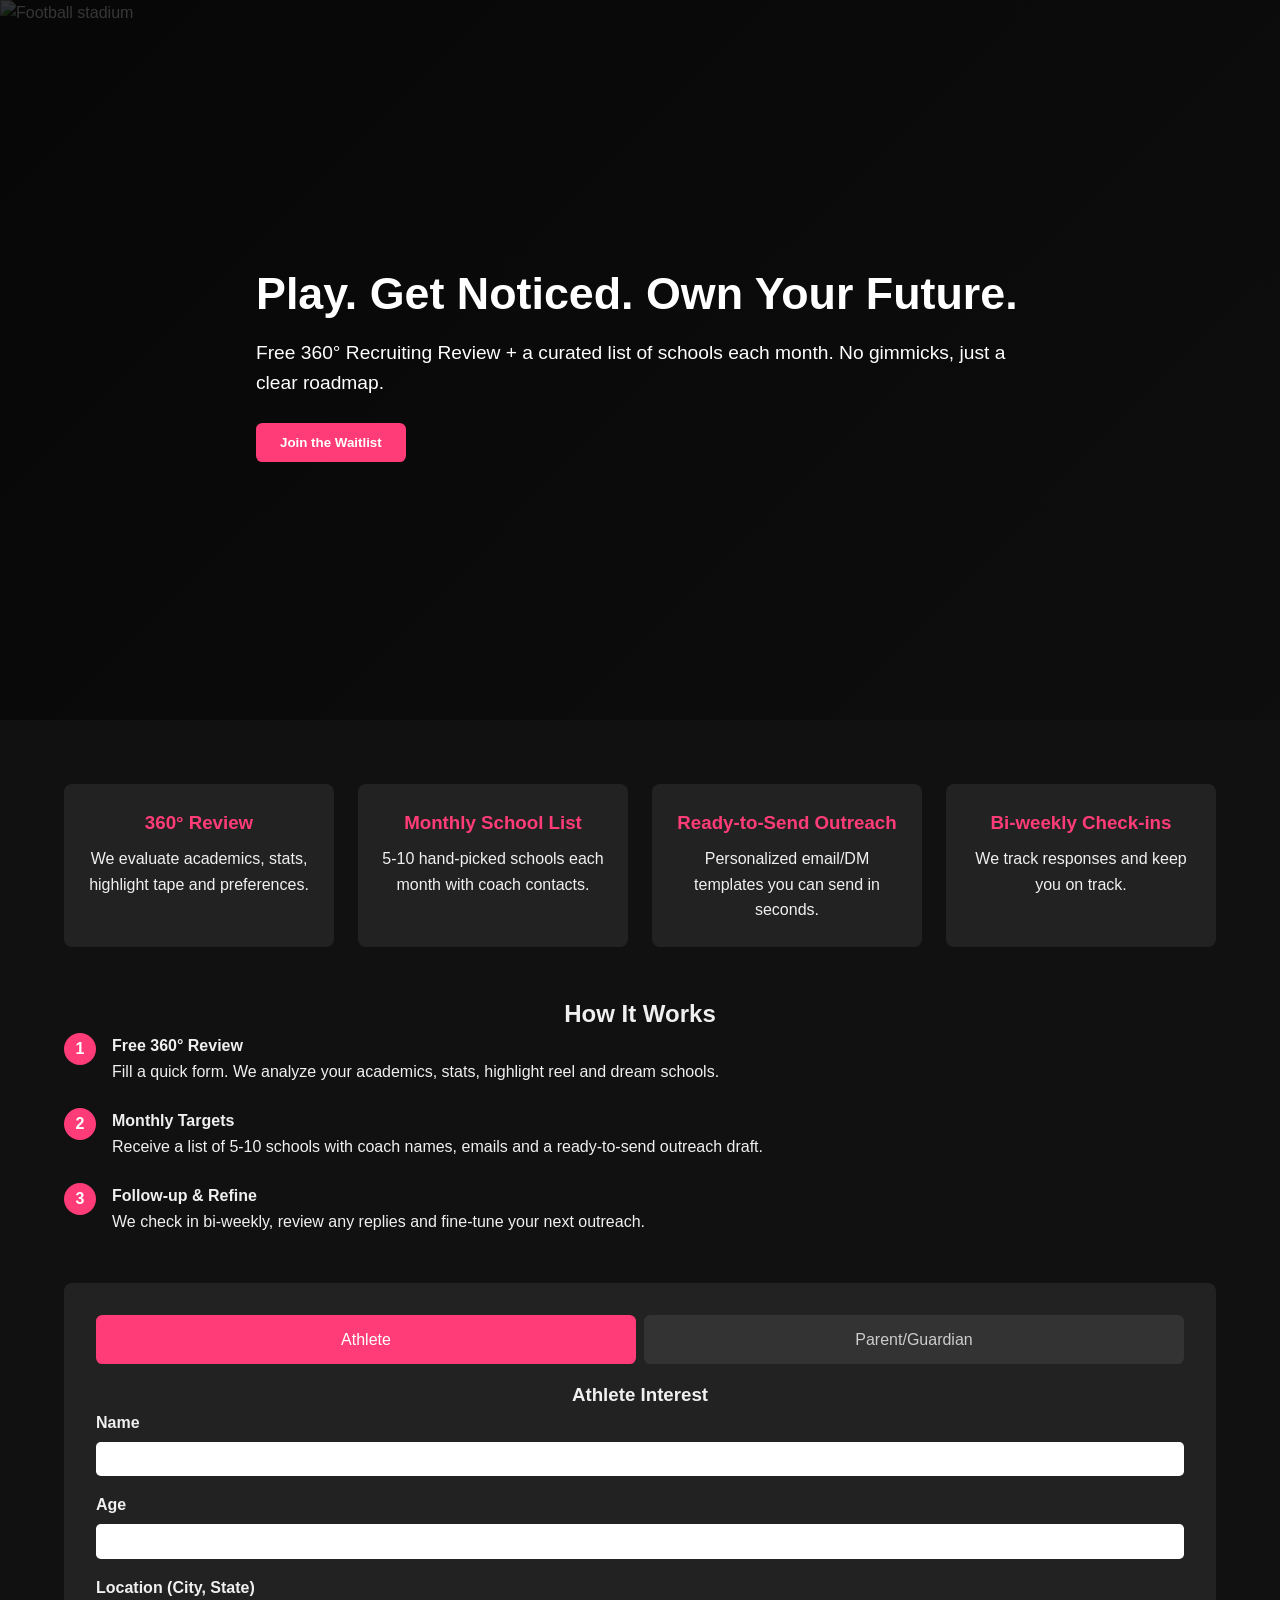
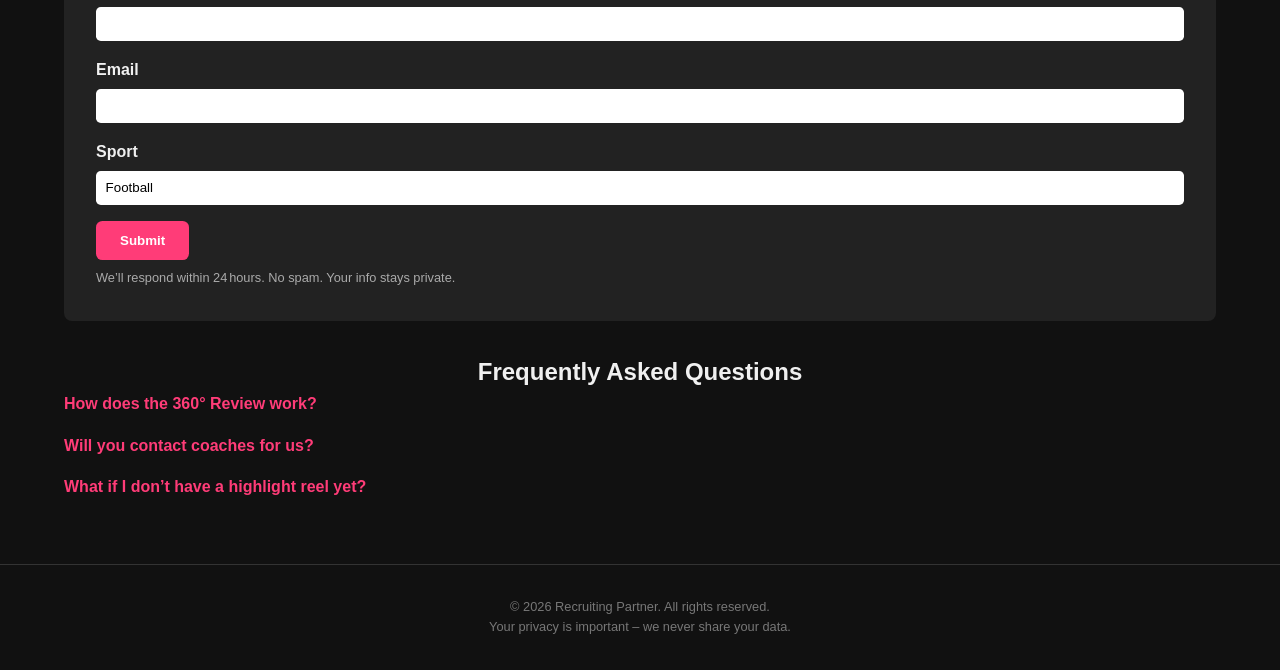
==== index.html @ 8601b767 "Add files via upload" ====
<!DOCTYPE html>
<html lang="en">
<head>
  <meta charset="UTF-8" />
  <meta name="viewport" content="width=device-width, initial-scale=1.0" />
  <title>Play. Get Noticed. Own Your Future.</title>
  <style>
    /* ==== Basic Reset ==== */
    *, *::before, *::after { box-sizing: border-box; margin:0; padding:0; }
    body { font-family: -apple-system, BlinkMacSystemFont, "Segoe UI", Roboto, Helvetica, Arial, sans-serif; line-height:1.6; color:#f0f0f0; background:#111; }
    a {color:inherit; text-decoration:none;}
    img {max-width:100%; height:auto; display:block;}
    .container {width:90%; max-width:1200px; margin:auto; padding:2rem 0;}
    .text-center {text-align:center;}
    .btn {display:inline-block; background:#ff3c78; color:#fff; padding:.75rem 1.5rem; border-radius:.4rem; font-weight:600; cursor:pointer; transition:background .2s; border:none;}
    .btn:hover {background:#e7356f;}
    .hero {position:relative; height:80vh; display:flex; align-items:center; justify-content:center; color:#fff; overflow:hidden;}
    .hero::before {content:""; position:absolute; inset:0; background:linear-gradient(135deg, rgba(0,0,0,0.6), rgba(0,0,0,0.2)); z-index:1;}
    .hero-img {position:absolute; inset:0; width:100%; height:100%; object-fit:cover; filter:brightness(0.5);}
    .hero-content {position:relative; z-index:2; max-width:800px; padding:1rem;}
    .hero h1 {font-size:2.8rem; margin-bottom:.5rem;}
    .hero p {font-size:1.2rem; margin-bottom:1.5rem;}
    .features {display:flex; flex-wrap:wrap; gap:1.5rem; margin:2rem 0;}
    .feature {flex:1 1 260px; background:#222; border-radius:.5rem; padding:1.5rem; text-align:center;}
    .feature h3 {color:#ff3c78; margin-bottom:.5rem;}
    .steps {margin:3rem 0;}
    .step {display:flex; align-items:flex-start; gap:1rem; margin-bottom:1.5rem;}
    .step-number {background:#ff3c78; color:#fff; width:2rem; height:2rem; line-height:2rem; text-align:center; border-radius:50%; font-weight:700;}
    .form-section {background:#222; padding:2rem; border-radius:.5rem; margin-top:2rem;}
    .tabs {display:flex; gap:.5rem; margin-bottom:1rem;}
    .tab {flex:1; padding:.75rem; text-align:center; background:#333; color:#ccc; cursor:pointer; border-radius:.4rem;}
    .tab.active {background:#ff3c78; color:#fff;}
    .form {display:none;}
    .form.active {display:block;}
    .form-group {margin-bottom:1rem;}
    label {display:block; margin-bottom:.4rem; font-weight:600;}
    input, textarea {width:100%; padding:.6rem; border:none; border-radius:.3rem;}
    .privacy {font-size:.8rem; margin-top:.5rem; color:#aaa;}
    .faq {margin:2rem 0;}
    .faq-item {margin-bottom:1rem;}
    .faq-question {font-weight:600; cursor:pointer; color:#ff3c78;}
    .faq-answer {display:none; margin-top:.4rem;}
    .footer {font-size:.8rem; text-align:center; color:#777; padding:2rem 0; border-top:1px solid #333;}
    @media (max-width:768px){ .hero h1{font-size:2rem;} .features{flex-direction:column;} .step{flex-direction:column;}}
  </style>
</head>
<body>
  <section class="hero">
    <img class="hero-img" src="https://source.unsplash.com/1600x900/?football,stadium" alt="Football stadium" />
    <div class="hero-content">
      <h1>Play. Get Noticed. Own Your Future.</h1>
      <p>Free 360° Recruiting Review + a curated list of schools each month. No gimmicks, just a clear roadmap.</p>
      <button class="btn" id="ctaBtn">Join the Waitlist</button>
    </div>
  </section>

  <div class="container">
    <section class="features">
      <div class="feature">
        <h3>360° Review</h3>
        <p>We evaluate academics, stats, highlight tape and preferences.</p>
      </div>
      <div class="feature">
        <h3>Monthly School List</h3>
        <p>5‑10 hand‑picked schools each month with coach contacts.</p>
      </div>
      <div class="feature">
        <h3>Ready‑to‑Send Outreach</h3>
        <p>Personalized email/DM templates you can send in seconds.</p>
      </div>
      <div class="feature">
        <h3>Bi‑weekly Check‑ins</h3>
        <p>We track responses and keep you on track.</p>
      </div>
    </section>

    <section class="steps">
      <h2 class="text-center">How It Works</h2>
      <div class="step">
        <div class="step-number">1</div>
        <div>
          <strong>Free 360° Review</strong><br/>Fill a quick form. We analyze your academics, stats, highlight reel and dream schools.
        </div>
      </div>
      <div class="step">
        <div class="step-number">2</div>
        <div>
          <strong>Monthly Targets</strong><br/>Receive a list of 5‑10 schools with coach names, emails and a ready‑to‑send outreach draft.
        </div>
      </div>
      <div class="step">
        <div class="step-number">3</div>
        <div>
          <strong>Follow‑up & Refine</strong><br/>We check in bi‑weekly, review any replies and fine‑tune your next outreach.
        </div>
      </div>
    </section>

    <section class="form-section" id="formSection">
      <div class="tabs">
        <div class="tab active" data-target="athleteForm">Athlete</div>
        <div class="tab" data-target="parentForm">Parent/Guardian</div>
      </div>

      <!-- Athlete Form -->
      <form class="form active" id="athleteForm" action="#" method="POST">
        <h3 class="text-center">Athlete Interest</h3>
        <div class="form-group"><label for="athName">Name</label><input type="text" id="athName" name="name" required></div>
        <div class="form-group"><label for="athAge">Age</label><input type="number" id="athAge" name="age" min="13" max="22" required></div>
        <div class="form-group"><label for="athLocation">Location (City, State)</label><input type="text" id="athLocation" name="location" required></div>
        <div class="form-group"><label for="athEmail">Email</label><input type="email" id="athEmail" name="email" required></div>
        <div class="form-group"><label for="athSport">Sport</label><input type="text" id="athSport" name="sport" value="Football" readonly></div>
        <button type="submit" class="btn">Submit</button>
        <p class="privacy">We’ll respond within 24 hours. No spam. Your info stays private.</p>
      </form>

      <!-- Parent Form -->
      <form class="form" id="parentForm" action="#" method="POST">
        <h3 class="text-center">Parent/Guardian Interest</h3>
        <div class="form-group"><label for="parName">Your Name</label><input type="text" id="parName" name="name" required></div>
        <div class="form-group"><label for="parEmail">Email</label><input type="email" id="parEmail" name="email" required></div>
        <div class="form-group"><label for="parLocation">Location (City, State)</label><input type="text" id="parLocation" name="location" required></div>
        <div class="form-group"><label for="parChildName">Child’s Name</label><input type="text" id="parChildName" name="child_name" required></div>
        <div class="form-group"><label for="parChildAge">Child’s Age</label><input type="number" id="parChildAge" name="child_age" min="13" max="22" required></div>
        <button type="submit" class="btn">Submit</button>
        <p class="privacy">We’ll respond within 24 hours. No spam. Your info stays private.</p>
      </form>
    </section>

    <section class="faq">
      <h2 class="text-center">Frequently Asked Questions</h2>
      <div class="faq-item">
        <div class="faq-question">How does the 360° Review work?</div>
        <div class="faq-answer">You fill in a short form with your academic info, stats and highlight‑tape link. We compile a personalized roadmap and send it back within 24 hours.</div>
      </div>
      <div class="faq-item">
        <div class="faq-question">Will you contact coaches for us?</div>
        <div class="faq-answer">No. We give you the coach’s contact info and a ready‑to‑send email template so you can reach out yourself.</div>
      </div>
      <div class="faq-item">
        <div class="faq-question">What if I don’t have a highlight reel yet?</div>
        <div class="faq-answer">We’ll give you a quick guide on creating a 30‑second highlight video that coaches love.</div>
      </div>
    </section>
  </div>

  <footer class="footer">
    <p>© 2026 Recruiting Partner. All rights reserved.</p>
    <p>Your privacy is important – we never share your data.</p>
  </footer>

  <script>
    // Simple tab switching
    const tabs = document.querySelectorAll('.tab');
    const forms = document.querySelectorAll('.form');
    tabs.forEach(tab => {
      tab.addEventListener('click', () => {
        tabs.forEach(t=>t.classList.remove('active'));
        tab.classList.add('active');
        const target = tab.dataset.target;
        forms.forEach(f=>{
          f.classList.toggle('active', f.id===target);
        });
      });
    });
    // FAQ toggles
    document.querySelectorAll('.faq-question').forEach(q=>{
      q.addEventListener('click',()=>{
        const ans = q.nextElementSibling;
        ans.style.display = ans.style.display==='none' || ans.style.display==='' ? 'block' : 'none';
      });
    });
    // CTA scroll to form
    document.getElementById('ctaBtn').addEventListener('click',()=>{
      document.getElementById('formSection').scrollIntoView({behavior:'smooth'});
    });
    // A/B variant handling (via ?variant=1 or 2)
    const urlParams = new URLSearchParams(window.location.search);
    const variant = urlParams.get('variant');
    if(variant==='2'){
      // Change hero image and accent color for variant B
      document.querySelector('.hero-img').src='https://source.unsplash.com/1600x900/?football,player';
      document.querySelectorAll('.feature h3, .step-number, .tab.active').forEach(el=>el.style.color='#1e90ff');
      document.querySelectorAll('.btn').forEach(b=>b.style.background='#1e90ff');
    }
  </script>
</body>
</html>
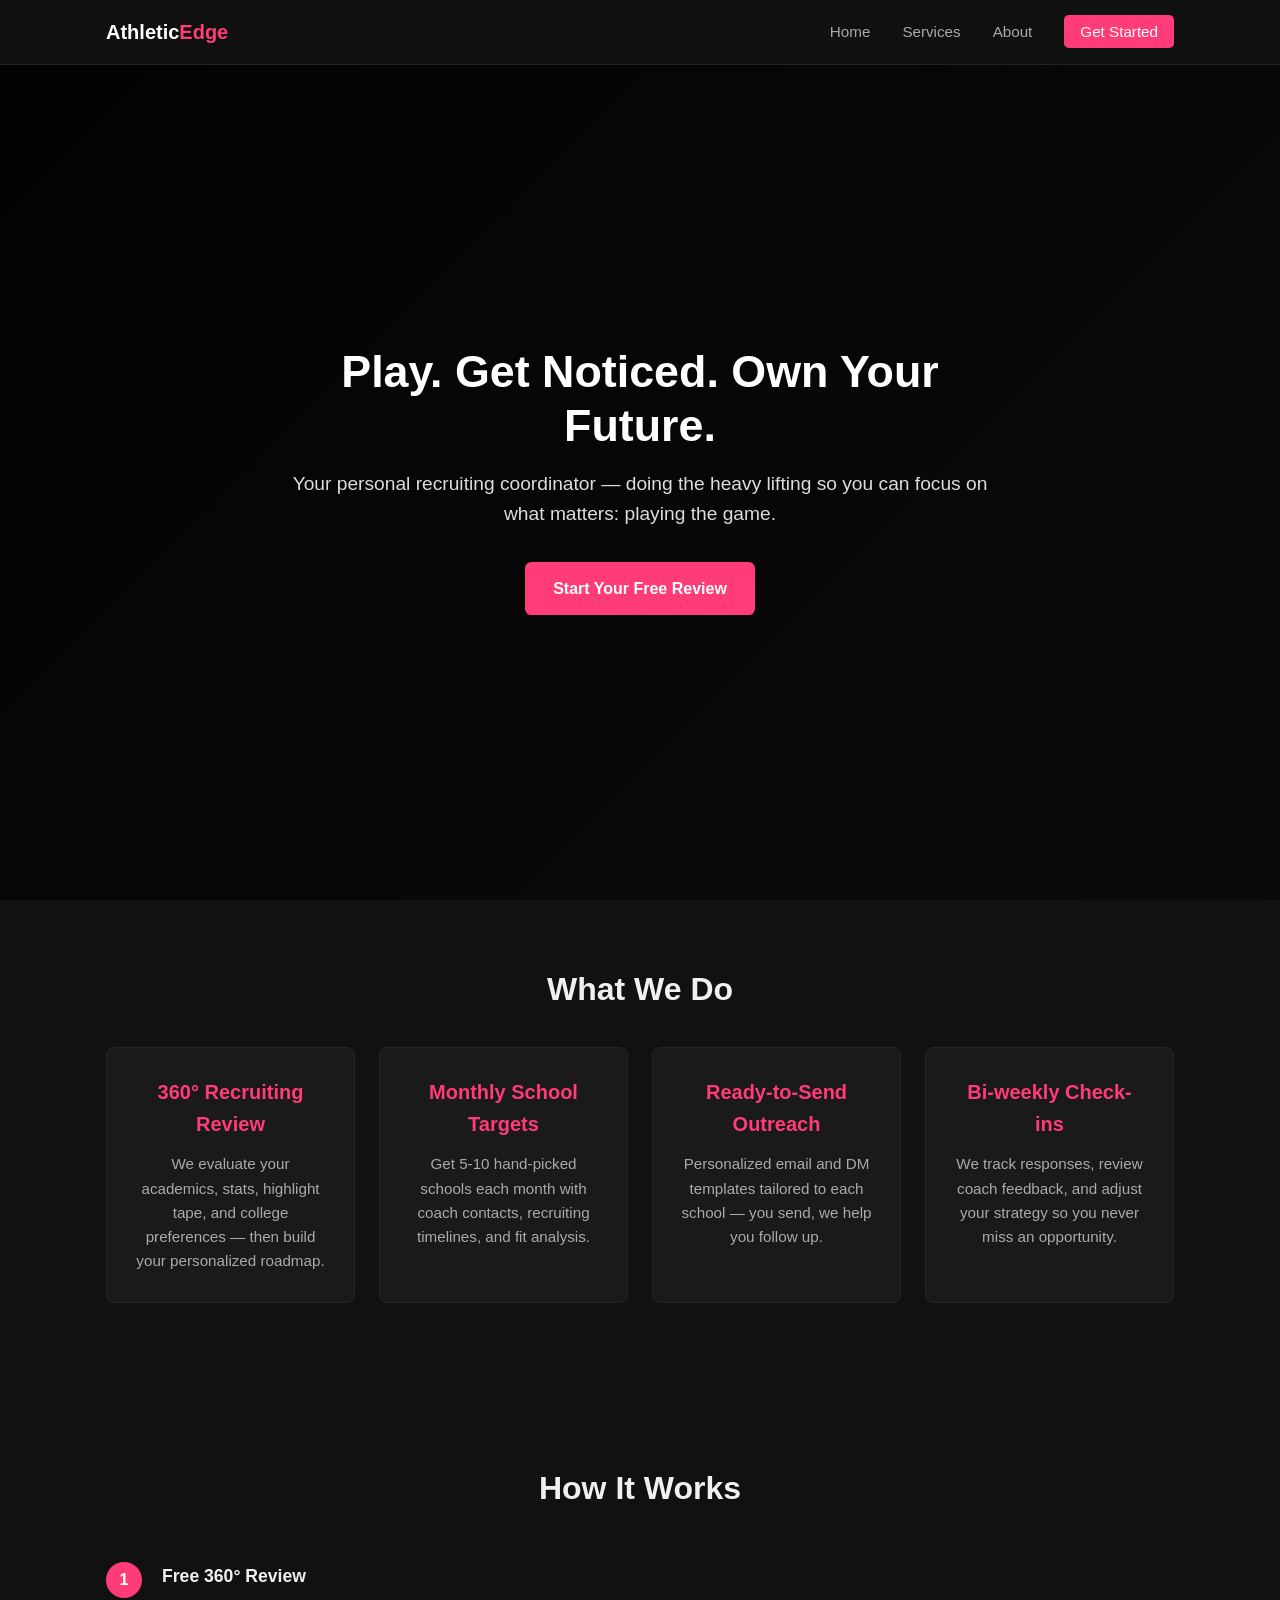
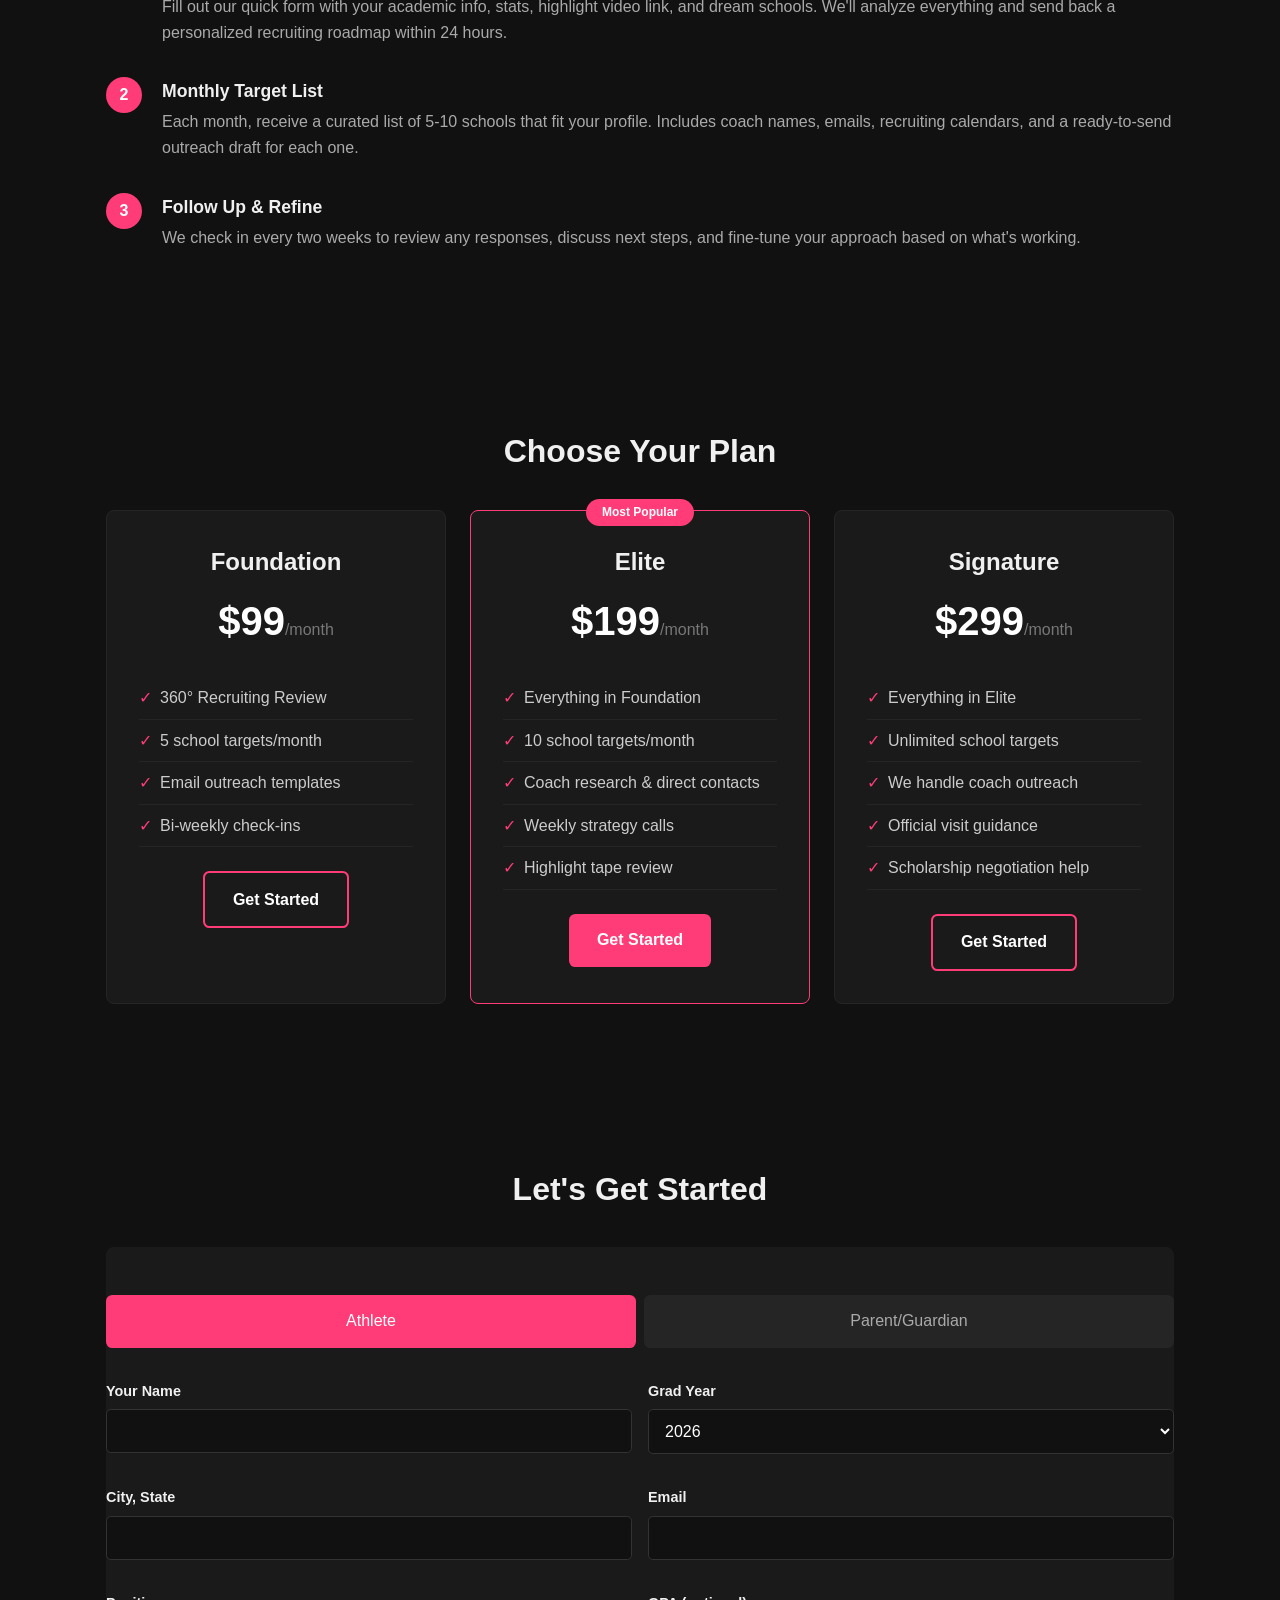
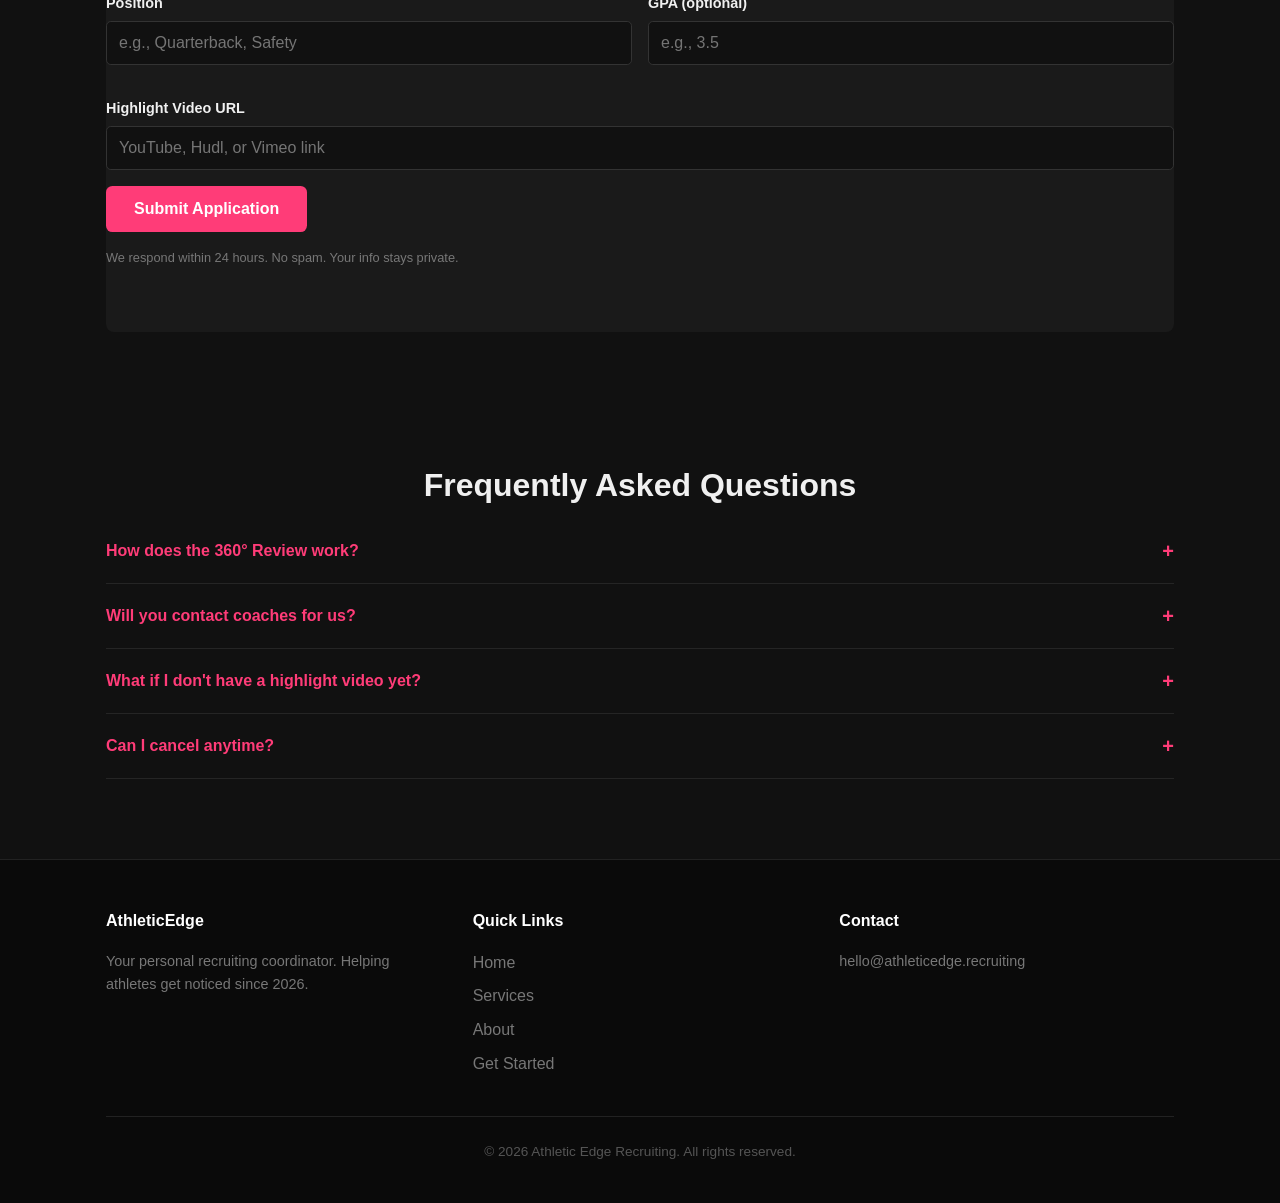
==== commit f5946a19: "Add all site files" ====
--- a/index.html
+++ b/index.html
@@ -3,186 +3,294 @@
 <head>
   <meta charset="UTF-8" />
   <meta name="viewport" content="width=device-width, initial-scale=1.0" />
-  <title>Play. Get Noticed. Own Your Future.</title>
-  <style>
-    /* ==== Basic Reset ==== */
-    *, *::before, *::after { box-sizing: border-box; margin:0; padding:0; }
-    body { font-family: -apple-system, BlinkMacSystemFont, "Segoe UI", Roboto, Helvetica, Arial, sans-serif; line-height:1.6; color:#f0f0f0; background:#111; }
-    a {color:inherit; text-decoration:none;}
-    img {max-width:100%; height:auto; display:block;}
-    .container {width:90%; max-width:1200px; margin:auto; padding:2rem 0;}
-    .text-center {text-align:center;}
-    .btn {display:inline-block; background:#ff3c78; color:#fff; padding:.75rem 1.5rem; border-radius:.4rem; font-weight:600; cursor:pointer; transition:background .2s; border:none;}
-    .btn:hover {background:#e7356f;}
-    .hero {position:relative; height:80vh; display:flex; align-items:center; justify-content:center; color:#fff; overflow:hidden;}
-    .hero::before {content:""; position:absolute; inset:0; background:linear-gradient(135deg, rgba(0,0,0,0.6), rgba(0,0,0,0.2)); z-index:1;}
-    .hero-img {position:absolute; inset:0; width:100%; height:100%; object-fit:cover; filter:brightness(0.5);}
-    .hero-content {position:relative; z-index:2; max-width:800px; padding:1rem;}
-    .hero h1 {font-size:2.8rem; margin-bottom:.5rem;}
-    .hero p {font-size:1.2rem; margin-bottom:1.5rem;}
-    .features {display:flex; flex-wrap:wrap; gap:1.5rem; margin:2rem 0;}
-    .feature {flex:1 1 260px; background:#222; border-radius:.5rem; padding:1.5rem; text-align:center;}
-    .feature h3 {color:#ff3c78; margin-bottom:.5rem;}
-    .steps {margin:3rem 0;}
-    .step {display:flex; align-items:flex-start; gap:1rem; margin-bottom:1.5rem;}
-    .step-number {background:#ff3c78; color:#fff; width:2rem; height:2rem; line-height:2rem; text-align:center; border-radius:50%; font-weight:700;}
-    .form-section {background:#222; padding:2rem; border-radius:.5rem; margin-top:2rem;}
-    .tabs {display:flex; gap:.5rem; margin-bottom:1rem;}
-    .tab {flex:1; padding:.75rem; text-align:center; background:#333; color:#ccc; cursor:pointer; border-radius:.4rem;}
-    .tab.active {background:#ff3c78; color:#fff;}
-    .form {display:none;}
-    .form.active {display:block;}
-    .form-group {margin-bottom:1rem;}
-    label {display:block; margin-bottom:.4rem; font-weight:600;}
-    input, textarea {width:100%; padding:.6rem; border:none; border-radius:.3rem;}
-    .privacy {font-size:.8rem; margin-top:.5rem; color:#aaa;}
-    .faq {margin:2rem 0;}
-    .faq-item {margin-bottom:1rem;}
-    .faq-question {font-weight:600; cursor:pointer; color:#ff3c78;}
-    .faq-answer {display:none; margin-top:.4rem;}
-    .footer {font-size:.8rem; text-align:center; color:#777; padding:2rem 0; border-top:1px solid #333;}
-    @media (max-width:768px){ .hero h1{font-size:2rem;} .features{flex-direction:column;} .step{flex-direction:column;}}
-  </style>
+  <title>Get Noticed. Get Recruited. | Athletic Edge Recruiting</title>
+  <meta name="description" content="Your personal recruiting coordinator. We help high school athletes get noticed by college coaches and find the right fit." />
+  <link rel="stylesheet" href="styles.css" />
 </head>
 <body>
+  <header>
+    <div class="container">
+      <a href="index.html" class="logo">Athletic<span>Edge</span></a>
+      <nav>
+        <ul>
+          <li><a href="index.html">Home</a></li>
+          <li><a href="services.html">Services</a></li>
+          <li><a href="about.html">About</a></li>
+          <li><a href="#signup" class="nav-cta">Get Started</a></li>
+        </ul>
+      </nav>
+    </div>
+  </header>
+
   <section class="hero">
-    <img class="hero-img" src="https://source.unsplash.com/1600x900/?football,stadium" alt="Football stadium" />
+    <img class="hero-img" src="https://images.unsplash.com/photo-1566577739112-5180d4bf9390?w=1600&q=80" alt="Football stadium" />
     <div class="hero-content">
       <h1>Play. Get Noticed. Own Your Future.</h1>
-      <p>Free 360° Recruiting Review + a curated list of schools each month. No gimmicks, just a clear roadmap.</p>
-      <button class="btn" id="ctaBtn">Join the Waitlist</button>
+      <p>Your personal recruiting coordinator — doing the heavy lifting so you can focus on what matters: playing the game.</p>
+      <a href="#signup" class="btn">Start Your Free Review</a>
     </div>
   </section>
 
   <div class="container">
-    <section class="features">
-      <div class="feature">
-        <h3>360° Review</h3>
-        <p>We evaluate academics, stats, highlight tape and preferences.</p>
-      </div>
-      <div class="feature">
-        <h3>Monthly School List</h3>
-        <p>5‑10 hand‑picked schools each month with coach contacts.</p>
-      </div>
-      <div class="feature">
-        <h3>Ready‑to‑Send Outreach</h3>
-        <p>Personalized email/DM templates you can send in seconds.</p>
-      </div>
-      <div class="feature">
-        <h3>Bi‑weekly Check‑ins</h3>
-        <p>We track responses and keep you on track.</p>
-      </div>
-    </section>
-
-    <section class="steps">
+    <section class="section text-center">
+      <h2>What We Do</h2>
+      <div class="features">
+        <div class="feature">
+          <h3>360° Recruiting Review</h3>
+          <p>We evaluate your academics, stats, highlight tape, and college preferences — then build your personalized roadmap.</p>
+        </div>
+        <div class="feature">
+          <h3>Monthly School Targets</h3>
+          <p>Get 5-10 hand-picked schools each month with coach contacts, recruiting timelines, and fit analysis.</p>
+        </div>
+        <div class="feature">
+          <h3>Ready-to-Send Outreach</h3>
+          <p>Personalized email and DM templates tailored to each school — you send, we help you follow up.</p>
+        </div>
+        <div class="feature">
+          <h3>Bi-weekly Check-ins</h3>
+          <p>We track responses, review coach feedback, and adjust your strategy so you never miss an opportunity.</p>
+        </div>
+      </div>
+    </section>
+
+    <section class="section">
       <h2 class="text-center">How It Works</h2>
-      <div class="step">
-        <div class="step-number">1</div>
-        <div>
-          <strong>Free 360° Review</strong><br/>Fill a quick form. We analyze your academics, stats, highlight reel and dream schools.
-        </div>
-      </div>
-      <div class="step">
-        <div class="step-number">2</div>
-        <div>
-          <strong>Monthly Targets</strong><br/>Receive a list of 5‑10 schools with coach names, emails and a ready‑to‑send outreach draft.
-        </div>
-      </div>
-      <div class="step">
-        <div class="step-number">3</div>
-        <div>
-          <strong>Follow‑up & Refine</strong><br/>We check in bi‑weekly, review any replies and fine‑tune your next outreach.
-        </div>
-      </div>
-    </section>
-
-    <section class="form-section" id="formSection">
-      <div class="tabs">
-        <div class="tab active" data-target="athleteForm">Athlete</div>
-        <div class="tab" data-target="parentForm">Parent/Guardian</div>
-      </div>
-
-      <!-- Athlete Form -->
-      <form class="form active" id="athleteForm" action="#" method="POST">
-        <h3 class="text-center">Athlete Interest</h3>
-        <div class="form-group"><label for="athName">Name</label><input type="text" id="athName" name="name" required></div>
-        <div class="form-group"><label for="athAge">Age</label><input type="number" id="athAge" name="age" min="13" max="22" required></div>
-        <div class="form-group"><label for="athLocation">Location (City, State)</label><input type="text" id="athLocation" name="location" required></div>
-        <div class="form-group"><label for="athEmail">Email</label><input type="email" id="athEmail" name="email" required></div>
-        <div class="form-group"><label for="athSport">Sport</label><input type="text" id="athSport" name="sport" value="Football" readonly></div>
-        <button type="submit" class="btn">Submit</button>
-        <p class="privacy">We’ll respond within 24 hours. No spam. Your info stays private.</p>
-      </form>
-
-      <!-- Parent Form -->
-      <form class="form" id="parentForm" action="#" method="POST">
-        <h3 class="text-center">Parent/Guardian Interest</h3>
-        <div class="form-group"><label for="parName">Your Name</label><input type="text" id="parName" name="name" required></div>
-        <div class="form-group"><label for="parEmail">Email</label><input type="email" id="parEmail" name="email" required></div>
-        <div class="form-group"><label for="parLocation">Location (City, State)</label><input type="text" id="parLocation" name="location" required></div>
-        <div class="form-group"><label for="parChildName">Child’s Name</label><input type="text" id="parChildName" name="child_name" required></div>
-        <div class="form-group"><label for="parChildAge">Child’s Age</label><input type="number" id="parChildAge" name="child_age" min="13" max="22" required></div>
-        <button type="submit" class="btn">Submit</button>
-        <p class="privacy">We’ll respond within 24 hours. No spam. Your info stays private.</p>
-      </form>
-    </section>
-
-    <section class="faq">
+      <div class="steps">
+        <div class="step">
+          <div class="step-number">1</div>
+          <div class="step-content">
+            <strong>Free 360° Review</strong>
+            <p>Fill out our quick form with your academic info, stats, highlight video link, and dream schools. We'll analyze everything and send back a personalized recruiting roadmap within 24 hours.</p>
+          </div>
+        </div>
+        <div class="step">
+          <div class="step-number">2</div>
+          <div class="step-content">
+            <strong>Monthly Target List</strong>
+            <p>Each month, receive a curated list of 5-10 schools that fit your profile. Includes coach names, emails, recruiting calendars, and a ready-to-send outreach draft for each one.</p>
+          </div>
+        </div>
+        <div class="step">
+          <div class="step-number">3</div>
+          <div class="step-content">
+            <strong>Follow Up & Refine</strong>
+            <p>We check in every two weeks to review any responses, discuss next steps, and fine-tune your approach based on what's working.</p>
+          </div>
+        </div>
+      </div>
+    </section>
+
+    <section class="section text-center">
+      <h2>Choose Your Plan</h2>
+      <div class="pricing-grid">
+        <div class="pricing-card">
+          <h3>Foundation</h3>
+          <div class="price">$99<span>/month</span></div>
+          <ul>
+            <li>360° Recruiting Review</li>
+            <li>5 school targets/month</li>
+            <li>Email outreach templates</li>
+            <li>Bi-weekly check-ins</li>
+          </ul>
+          <a href="#signup" class="btn btn-outline">Get Started</a>
+        </div>
+        <div class="pricing-card featured">
+          <h3>Elite</h3>
+          <div class="price">$199<span>/month</span></div>
+          <ul>
+            <li>Everything in Foundation</li>
+            <li>10 school targets/month</li>
+            <li>Coach research & direct contacts</li>
+            <li>Weekly strategy calls</li>
+            <li>Highlight tape review</li>
+          </ul>
+          <a href="#signup" class="btn">Get Started</a>
+        </div>
+        <div class="pricing-card">
+          <h3>Signature</h3>
+          <div class="price">$299<span>/month</span></div>
+          <ul>
+            <li>Everything in Elite</li>
+            <li>Unlimited school targets</li>
+            <li>We handle coach outreach</li>
+            <li>Official visit guidance</li>
+            <li>Scholarship negotiation help</li>
+          </ul>
+          <a href="#signup" class="btn btn-outline">Get Started</a>
+        </div>
+      </div>
+    </section>
+
+    <section class="section" id="signup">
+      <h2 class="text-center">Let's Get Started</h2>
+      <div class="form-section">
+        <div class="tabs">
+          <div class="tab active" data-target="athleteForm">Athlete</div>
+          <div class="tab" data-target="parentForm">Parent/Guardian</div>
+        </div>
+
+        <form class="form active" id="athleteForm">
+          <div class="form-grid">
+            <div class="form-group">
+              <label for="athName">Your Name</label>
+              <input type="text" id="athName" name="name" required>
+            </div>
+            <div class="form-group">
+              <label for="athGradYear">Grad Year</label>
+              <select id="athGradYear" name="grad_year">
+                <option value="2026">2026</option>
+                <option value="2027">2027</option>
+                <option value="2028">2028</option>
+                <option value="2029">2029</option>
+                <option value="2030">2030</option>
+              </select>
+            </div>
+            <div class="form-group">
+              <label for="athLocation">City, State</label>
+              <input type="text" id="athLocation" name="location" required>
+            </div>
+            <div class="form-group">
+              <label for="athEmail">Email</label>
+              <input type="email" id="athEmail" name="email" required>
+            </div>
+            <div class="form-group">
+              <label for="athPosition">Position</label>
+              <input type="text" id="athPosition" name="position" placeholder="e.g., Quarterback, Safety">
+            </div>
+            <div class="form-group">
+              <label for="athGPA">GPA (optional)</label>
+              <input type="text" id="athGPA" name="gpa" placeholder="e.g., 3.5">
+            </div>
+            <div class="form-group full">
+              <label for="athHighlights">Highlight Video URL</label>
+              <input type="url" id="athHighlights" name="highlights" placeholder="YouTube, Hudl, or Vimeo link">
+            </div>
+          </div>
+          <button type="submit" class="btn">Submit Application</button>
+          <p class="privacy">We respond within 24 hours. No spam. Your info stays private.</p>
+        </form>
+
+        <form class="form" id="parentForm">
+          <div class="form-grid">
+            <div class="form-group">
+              <label for="parName">Your Name</label>
+              <input type="text" id="parName" name="name" required>
+            </div>
+            <div class="form-group">
+              <label for="parEmail">Email</label>
+              <input type="email" id="parEmail" name="email" required>
+            </div>
+            <div class="form-group">
+              <label for="parLocation">City, State</label>
+              <input type="text" id="parLocation" name="location" required>
+            </div>
+            <div class="form-group">
+              <label for="parPhone">Phone</label>
+              <input type="tel" id="parPhone" name="phone">
+            </div>
+            <div class="form-group">
+              <label for="parChildName">Child's Name</label>
+              <input type="text" id="parChildName" name="child_name" required>
+            </div>
+            <div class="form-group">
+              <label for="parChildGradYear">Child's Grad Year</label>
+              <select id="parChildGradYear" name="child_grad_year">
+                <option value="2026">2026</option>
+                <option value="2027">2027</option>
+                <option value="2028">2028</option>
+                <option value="2029">2029</option>
+                <option value="2030">2030</option>
+              </select>
+            </div>
+            <div class="form-group full">
+              <label for="parNotes">Anything We Should Know?</label>
+              <textarea id="parNotes" name="notes" rows="3" placeholder="Positions, stats, highlight links, specific interests..."></textarea>
+            </div>
+          </div>
+          <button type="submit" class="btn">Submit Application</button>
+          <p class="privacy">We respond within 24 hours. No spam. Your info stays private.</p>
+        </form>
+      </div>
+    </section>
+
+    <section class="section">
       <h2 class="text-center">Frequently Asked Questions</h2>
       <div class="faq-item">
         <div class="faq-question">How does the 360° Review work?</div>
-        <div class="faq-answer">You fill in a short form with your academic info, stats and highlight‑tape link. We compile a personalized roadmap and send it back within 24 hours.</div>
+        <div class="faq-answer">You fill out our form with your academic info, stats, highlight video link, and college preferences. Within 24 hours, we'll send you a personalized recruiting roadmap tailored to your profile.</div>
       </div>
       <div class="faq-item">
         <div class="faq-question">Will you contact coaches for us?</div>
-        <div class="faq-answer">No. We give you the coach’s contact info and a ready‑to‑send email template so you can reach out yourself.</div>
-      </div>
-      <div class="faq-item">
-        <div class="faq-question">What if I don’t have a highlight reel yet?</div>
-        <div class="faq-answer">We’ll give you a quick guide on creating a 30‑second highlight video that coaches love.</div>
+        <div class="faq-answer">That depends on your plan. Foundation and Elite give you the tools to reach out yourself. Signature includes full coach outreach where we handle the communication for you.</div>
+      </div>
+      <div class="faq-item">
+        <div class="faq-question">What if I don't have a highlight video yet?</div>
+        <div class="faq-answer">No problem. We'll give you a simple guide on creating a 30-60 second highlight reel that coaches actually want to see. Plus, Elite and Signature plans include our team reviewing and improving your tape.</div>
+      </div>
+      <div class="faq-item">
+        <div class="faq-question">Can I cancel anytime?</div>
+        <div class="faq-answer">Absolutely. No long-term contracts. Cancel anytime with 7 days notice for the next billing cycle.</div>
       </div>
     </section>
   </div>
 
-  <footer class="footer">
-    <p>© 2026 Recruiting Partner. All rights reserved.</p>
-    <p>Your privacy is important – we never share your data.</p>
+  <footer>
+    <div class="container">
+      <div class="footer-grid">
+        <div class="footer-col">
+          <h4>AthleticEdge</h4>
+          <p style="color: #777; font-size: 0.9rem;">Your personal recruiting coordinator. Helping athletes get noticed since 2026.</p>
+        </div>
+        <div class="footer-col">
+          <h4>Quick Links</h4>
+          <a href="index.html">Home</a>
+          <a href="services.html">Services</a>
+          <a href="about.html">About</a>
+          <a href="#signup">Get Started</a>
+        </div>
+        <div class="footer-col">
+          <h4>Contact</h4>
+          <p style="color: #777; font-size: 0.9rem;">hello@athleticedge.recruiting</p>
+        </div>
+      </div>
+      <div class="footer-bottom">
+        <p>&copy; 2026 Athletic Edge Recruiting. All rights reserved.</p>
+      </div>
+    </div>
   </footer>
 
   <script>
-    // Simple tab switching
+    // Tab switching
     const tabs = document.querySelectorAll('.tab');
     const forms = document.querySelectorAll('.form');
     tabs.forEach(tab => {
       tab.addEventListener('click', () => {
-        tabs.forEach(t=>t.classList.remove('active'));
+        tabs.forEach(t => t.classList.remove('active'));
         tab.classList.add('active');
         const target = tab.dataset.target;
-        forms.forEach(f=>{
-          f.classList.toggle('active', f.id===target);
+        forms.forEach(f => {
+          f.classList.toggle('active', f.id === target);
         });
       });
     });
+
     // FAQ toggles
-    document.querySelectorAll('.faq-question').forEach(q=>{
-      q.addEventListener('click',()=>{
-        const ans = q.nextElementSibling;
-        ans.style.display = ans.style.display==='none' || ans.style.display==='' ? 'block' : 'none';
+    document.querySelectorAll('.faq-question').forEach(q => {
+      q.addEventListener('click', () => {
+        q.classList.toggle('active');
+        q.nextElementSibling.classList.toggle('show');
       });
     });
-    // CTA scroll to form
-    document.getElementById('ctaBtn').addEventListener('click',()=>{
-      document.getElementById('formSection').scrollIntoView({behavior:'smooth'});
+
+    // Form handling (demo - replace with your endpoint)
+    document.querySelectorAll('form').forEach(form => {
+      form.addEventListener('submit', (e) => {
+        e.preventDefault();
+        alert('Thanks! We\'ll be in touch within 24 hours.');
+        form.reset();
+      });
     });
-    // A/B variant handling (via ?variant=1 or 2)
-    const urlParams = new URLSearchParams(window.location.search);
-    const variant = urlParams.get('variant');
-    if(variant==='2'){
-      // Change hero image and accent color for variant B
-      document.querySelector('.hero-img').src='https://source.unsplash.com/1600x900/?football,player';
-      document.querySelectorAll('.feature h3, .step-number, .tab.active').forEach(el=>el.style.color='#1e90ff');
-      document.querySelectorAll('.btn').forEach(b=>b.style.background='#1e90ff');
-    }
   </script>
 </body>
 </html>
--- a/styles.css
+++ b/styles.css
@@ -0,0 +1,270 @@
+/* ==== Base Reset ==== */
+*, *::before, *::after { box-sizing: border-box; margin: 0; padding: 0; }
+html { scroll-behavior: smooth; }
+body {
+  font-family: -apple-system, BlinkMacSystemFont, "Segoe UI", Roboto, Helvetica, Arial, sans-serif;
+  line-height: 1.6;
+  color: #f0f0f0;
+  background: #111;
+}
+a { color: inherit; text-decoration: none; }
+img { max-width: 100%; height: auto; display: block; }
+
+/* ==== Layout ==== */
+.container {
+  width: 90%;
+  max-width: 1100px;
+  margin: auto;
+  padding: 0 1rem;
+}
+.section { padding: 4rem 0; }
+.text-center { text-align: center; }
+
+/* ==== Typography ==== */
+h1 { font-size: 2.8rem; font-weight: 800; line-height: 1.2; }
+h2 { font-size: 2rem; margin-bottom: 1.5rem; }
+h3 { font-size: 1.25rem; margin-bottom: 0.5rem; }
+p { margin-bottom: 1rem; }
+
+/* ==== Buttons ==== */
+.btn {
+  display: inline-block;
+  background: #ff3c78;
+  color: #fff;
+  padding: 0.85rem 1.75rem;
+  border-radius: 0.4rem;
+  font-weight: 600;
+  font-size: 1rem;
+  cursor: pointer;
+  transition: all 0.2s ease;
+  border: none;
+}
+.btn:hover { background: #e7356f; transform: translateY(-2px); }
+.btn-outline {
+  background: transparent;
+  border: 2px solid #ff3c78;
+}
+.btn-outline:hover { background: #ff3c78; }
+
+/* ==== Header ==== */
+header {
+  position: fixed;
+  top: 0;
+  left: 0;
+  right: 0;
+  background: rgba(17, 17, 17, 0.95);
+  backdrop-filter: blur(10px);
+  z-index: 100;
+  padding: 1rem 0;
+  border-bottom: 1px solid #222;
+}
+header .container {
+  display: flex;
+  justify-content: space-between;
+  align-items: center;
+}
+.logo { font-size: 1.25rem; font-weight: 700; color: #fff; }
+.logo span { color: #ff3c78; }
+nav ul { display: flex; gap: 2rem; list-style: none; }
+nav a { color: #aaa; transition: color 0.2s; font-size: 0.95rem; }
+nav a:hover { color: #fff; }
+.nav-cta { background: #ff3c78; color: #fff !important; padding: 0.5rem 1rem; border-radius: 0.3rem; }
+
+/* ==== Hero ==== */
+.hero {
+  position: relative;
+  min-height: 100vh;
+  display: flex;
+  align-items: center;
+  justify-content: center;
+  color: #fff;
+  overflow: hidden;
+  padding-top: 60px;
+}
+.hero::before {
+  content: "";
+  position: absolute;
+  inset: 0;
+  background: linear-gradient(135deg, rgba(0,0,0,0.85), rgba(0,0,0,0.4));
+  z-index: 1;
+}
+.hero-img {
+  position: absolute;
+  inset: 0;
+  width: 100%;
+  height: 100%;
+  object-fit: cover;
+  filter: brightness(0.4);
+}
+.hero-content {
+  position: relative;
+  z-index: 2;
+  max-width: 800px;
+  padding: 2rem;
+  text-align: center;
+}
+.hero h1 { margin-bottom: 1rem; }
+.hero p { font-size: 1.2rem; margin-bottom: 2rem; color: #ddd; }
+
+/* ==== Features ==== */
+.features {
+  display: grid;
+  grid-template-columns: repeat(auto-fit, minmax(240px, 1fr));
+  gap: 1.5rem;
+  margin: 2rem 0;
+}
+.feature {
+  background: #1a1a1a;
+  border-radius: 0.5rem;
+  padding: 1.75rem;
+  text-align: center;
+  border: 1px solid #252525;
+  transition: border-color 0.2s;
+}
+.feature:hover { border-color: #ff3c78; }
+.feature h3 { color: #ff3c78; margin-bottom: 0.75rem; }
+.feature p { color: #aaa; font-size: 0.95rem; margin-bottom: 0; }
+
+/* ==== Steps ==== */
+.steps { margin: 3rem 0; }
+.step {
+  display: flex;
+  align-items: flex-start;
+  gap: 1.25rem;
+  margin-bottom: 2rem;
+}
+.step-number {
+  background: #ff3c78;
+  color: #fff;
+  width: 2.25rem;
+  height: 2.25rem;
+  line-height: 2.25rem;
+  text-align: center;
+  border-radius: 50%;
+  font-weight: 700;
+  flex-shrink: 0;
+}
+.step-content strong { display: block; font-size: 1.1rem; margin-bottom: 0.25rem; }
+.step-content p { color: #aaa; margin-bottom: 0; }
+
+/* ==== Pricing ==== */
+.pricing-grid {
+  display: grid;
+  grid-template-columns: repeat(auto-fit, minmax(280px, 1fr));
+  gap: 1.5rem;
+  margin: 2rem 0;
+}
+.pricing-card {
+  background: #1a1a1a;
+  border-radius: 0.5rem;
+  padding: 2rem;
+  text-align: center;
+  border: 1px solid #252525;
+  transition: all 0.3s;
+}
+.pricing-card.featured { border-color: #ff3c78; position: relative; }
+.pricing-card.featured::before {
+  content: "Most Popular";
+  position: absolute;
+  top: -12px;
+  left: 50%;
+  transform: translateX(-50%);
+  background: #ff3c78;
+  color: #fff;
+  padding: 0.25rem 1rem;
+  border-radius: 1rem;
+  font-size: 0.75rem;
+  font-weight: 600;
+}
+.pricing-card h3 { font-size: 1.5rem; margin-bottom: 0.5rem; }
+.price { font-size: 2.5rem; font-weight: 800; color: #fff; margin-bottom: 0.5rem; }
+.price span { font-size: 1rem; font-weight: 400; color: #777; }
+.pricing-card ul { list-style: none; text-align: left; margin: 1.5rem 0; }
+.pricing-card li { padding: 0.5rem 0; color: #ccc; border-bottom: 1px solid #252525; }
+.pricing-card li::before { content: "✓"; color: #ff3c78; margin-right: 0.5rem; }
+
+/* ==== Forms ==== */
+.form-section { background: #1a1a1a; padding: 3rem 0; border-radius: 0.5rem; margin-top: 2rem; }
+.tabs { display: flex; gap: 0.5rem; margin-bottom: 2rem; }
+.tab {
+  flex: 1;
+  padding: 0.85rem;
+  text-align: center;
+  background: #252525;
+  color: #aaa;
+  cursor: pointer;
+  border-radius: 0.4rem;
+  transition: all 0.2s;
+}
+.tab.active { background: #ff3c78; color: #fff; }
+.form { display: none; }
+.form.active { display: block; }
+.form-grid { display: grid; grid-template-columns: 1fr 1fr; gap: 1rem; }
+.form-group { margin-bottom: 1rem; }
+.form-group.full { grid-column: 1 / -1; }
+label { display: block; margin-bottom: 0.4rem; font-weight: 600; font-size: 0.9rem; }
+input, textarea, select {
+  width: 100%;
+  padding: 0.75rem;
+  border: 1px solid #333;
+  border-radius: 0.3rem;
+  background: #111;
+  color: #fff;
+  font-size: 1rem;
+}
+input:focus, textarea:focus, select:focus { outline: none; border-color: #ff3c78; }
+.privacy { font-size: 0.8rem; margin-top: 1rem; color: #777; }
+
+/* ==== Testimonials ==== */
+.testimonials { background: #1a1a1a; }
+.testimonial-grid {
+  display: grid;
+  grid-template-columns: repeat(auto-fit, minmax(300px, 1fr));
+  gap: 1.5rem;
+}
+.testimonial {
+  background: #111;
+  padding: 1.5rem;
+  border-radius: 0.5rem;
+  border: 1px solid #252525;
+}
+.testimonial p { font-style: italic; color: #ccc; margin-bottom: 1rem; }
+.testimonial strong { color: #fff; }
+.testimonial .location { color: #777; font-size: 0.85rem; }
+
+/* ==== FAQ ==== */
+.faq-item { margin-bottom: 1rem; border-bottom: 1px solid #252525; padding-bottom: 1rem; }
+.faq-question {
+  font-weight: 600;
+  cursor: pointer;
+  color: #ff3c78;
+  display: flex;
+  justify-content: space-between;
+  align-items: center;
+}
+.faq-question::after { content: "+"; font-size: 1.25rem; }
+.faq-question.active::after { content: "-"; }
+.faq-answer { display: none; margin-top: 0.75rem; color: #aaa; }
+.faq-answer.show { display: block; }
+
+/* ==== Footer ==== */
+footer { background: #0a0a0a; padding: 3rem 0 1.5rem; border-top: 1px solid #222; }
+.footer-grid {
+  display: grid;
+  grid-template-columns: repeat(auto-fit, minmax(200px, 1fr));
+  gap: 2rem;
+  margin-bottom: 2rem;
+}
+.footer-col h4 { color: #fff; margin-bottom: 1rem; }
+.footer-col a { color: #777; display: block; margin-bottom: 0.5rem; transition: color 0.2s; }
+.footer-col a:hover { color: #ff3c78; }
+.footer-bottom { text-align: center; color: #555; font-size: 0.85rem; padding-top: 1.5rem; border-top: 1px solid #222; }
+
+/* ==== Responsive ==== */
+@media (max-width: 768px) {
+  h1 { font-size: 2rem; }
+  .hero p { font-size: 1rem; }
+  .form-grid { grid-template-columns: 1fr; }
+  nav ul { display: none; }
+  .pricing-card.featured::before { font-size: 0.65rem; }
+}
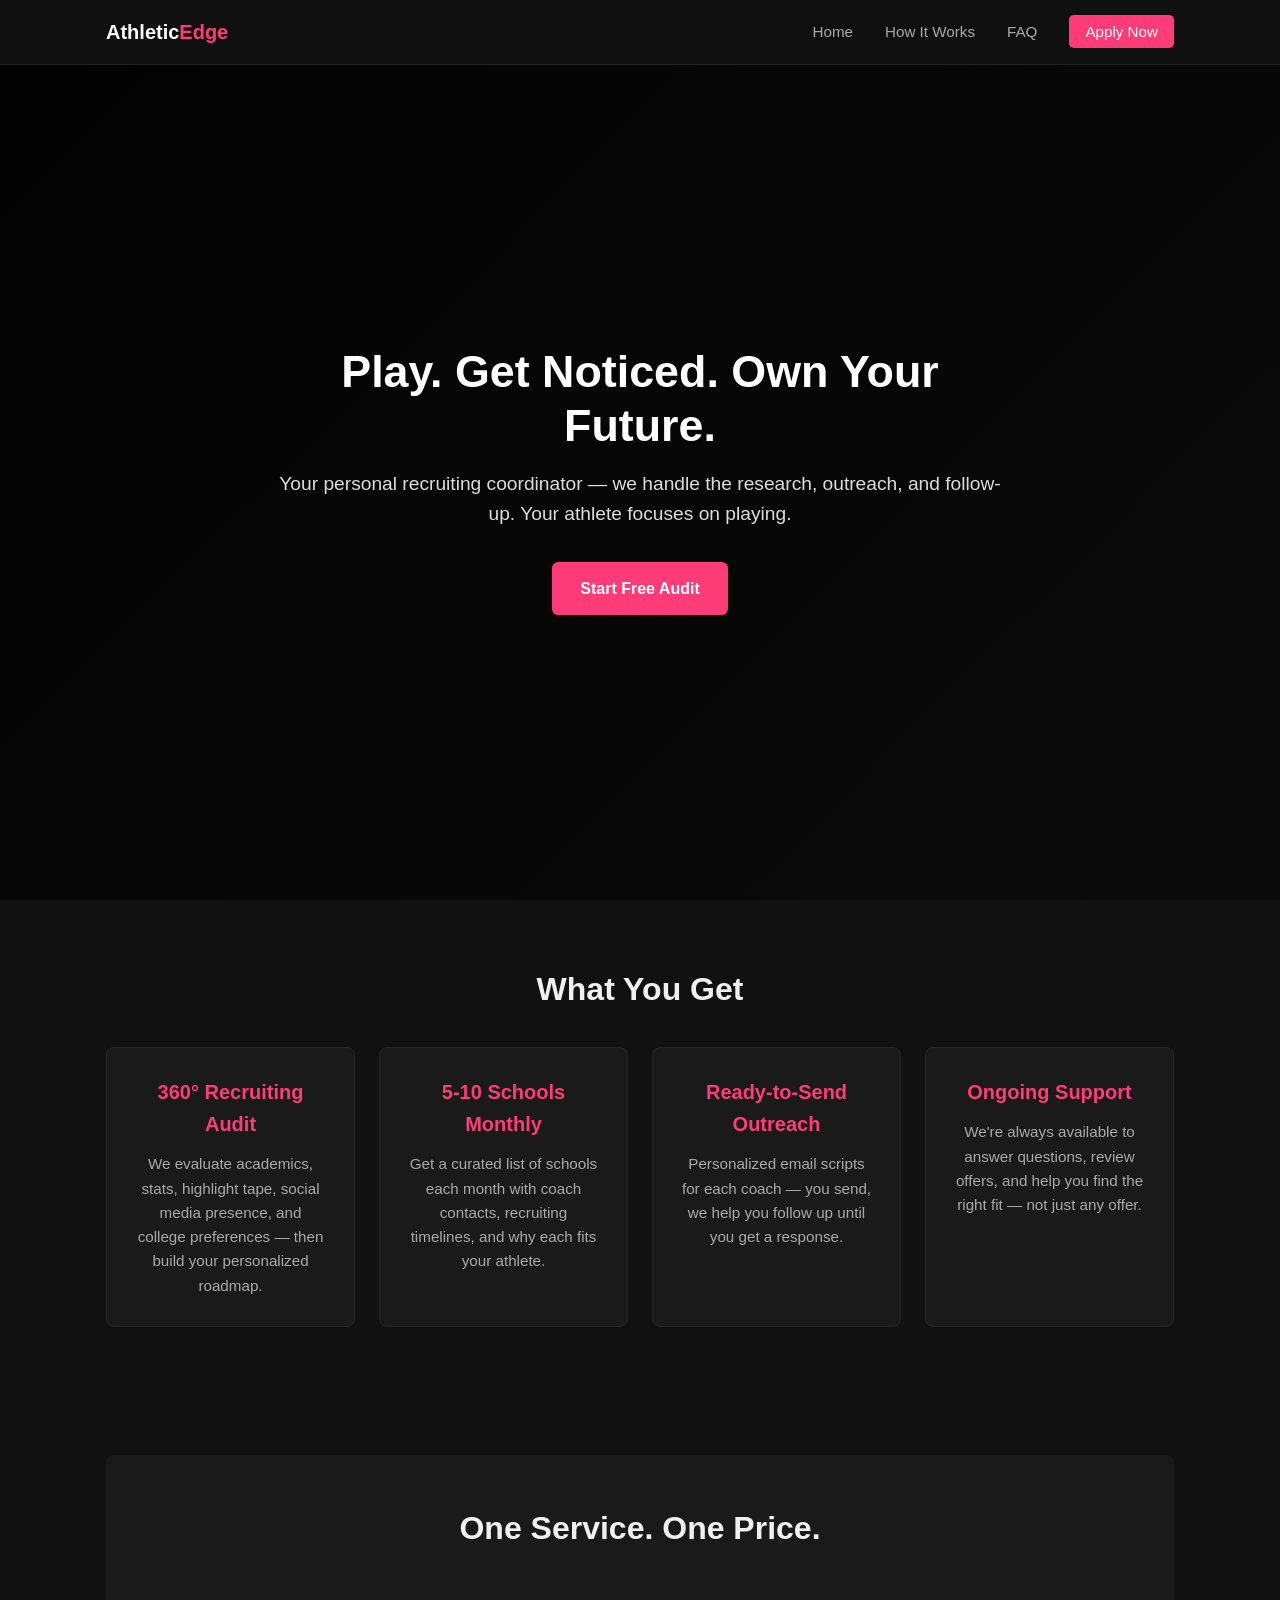
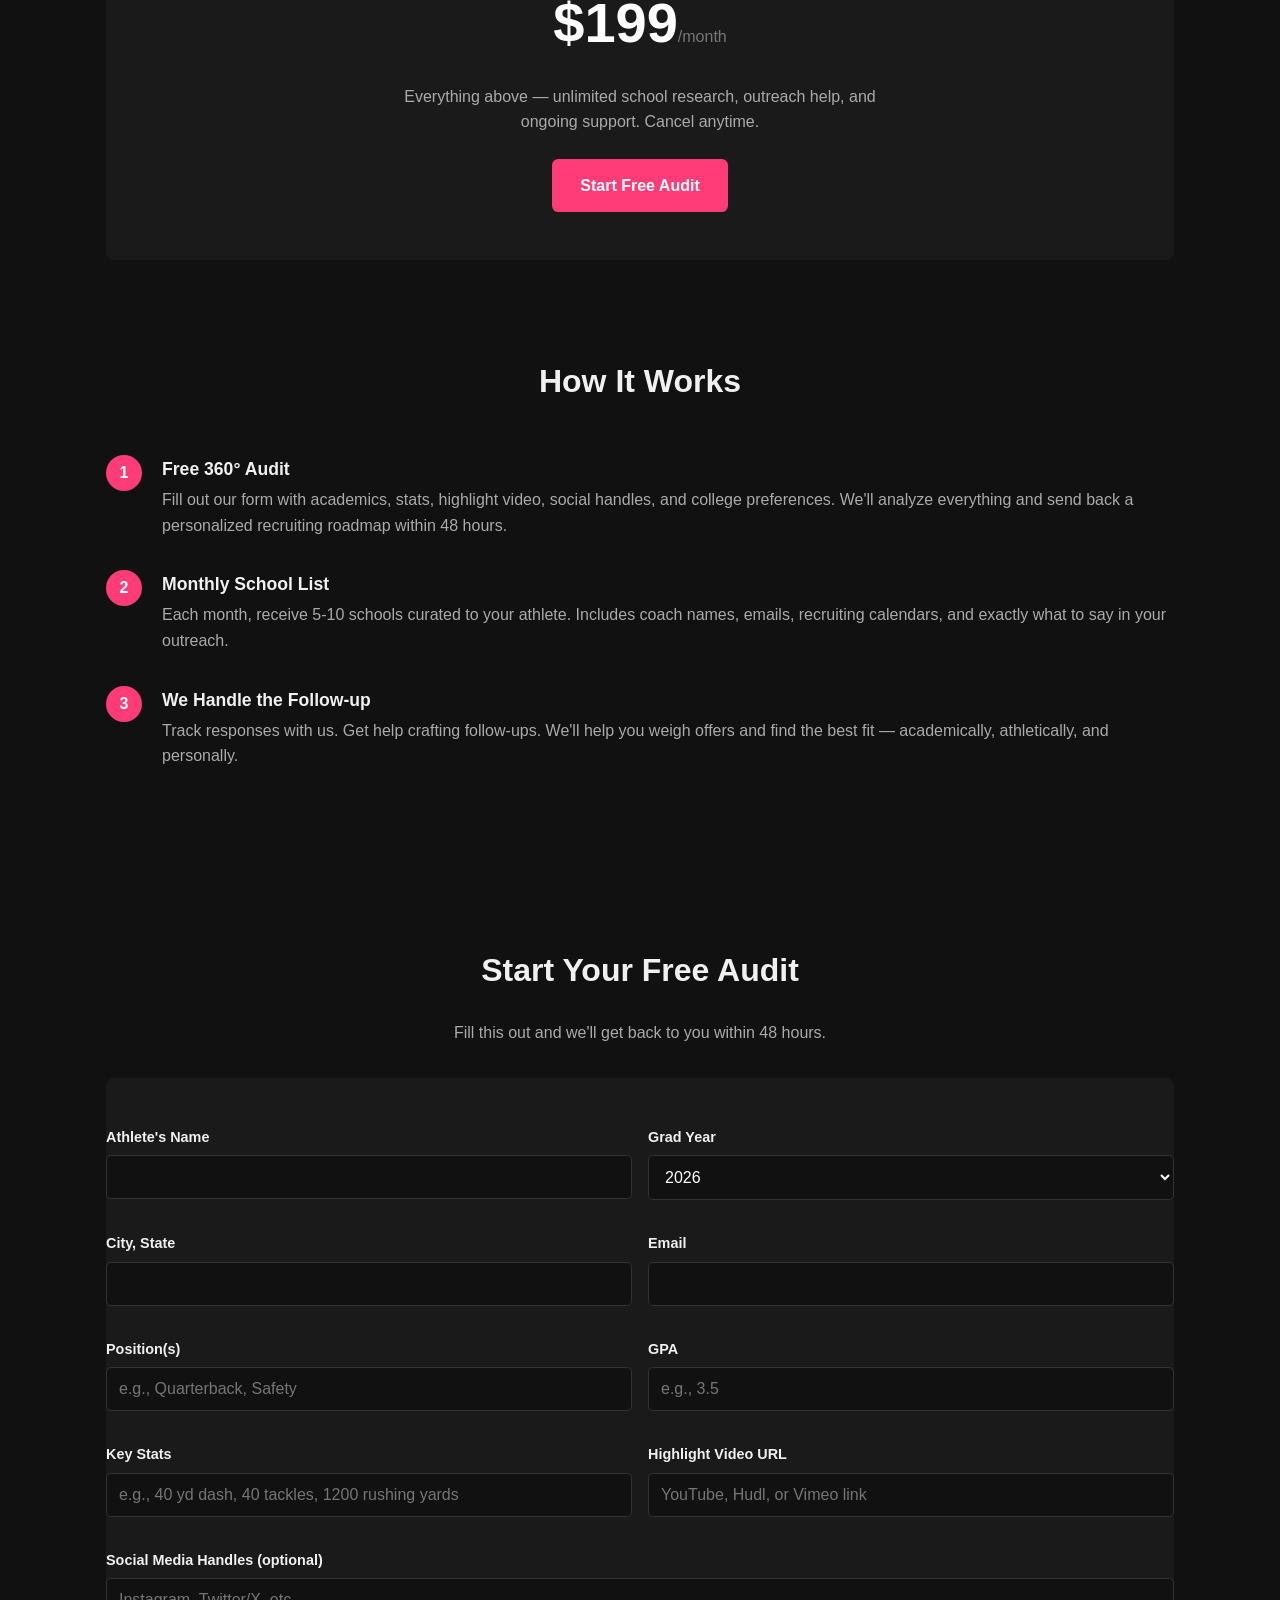
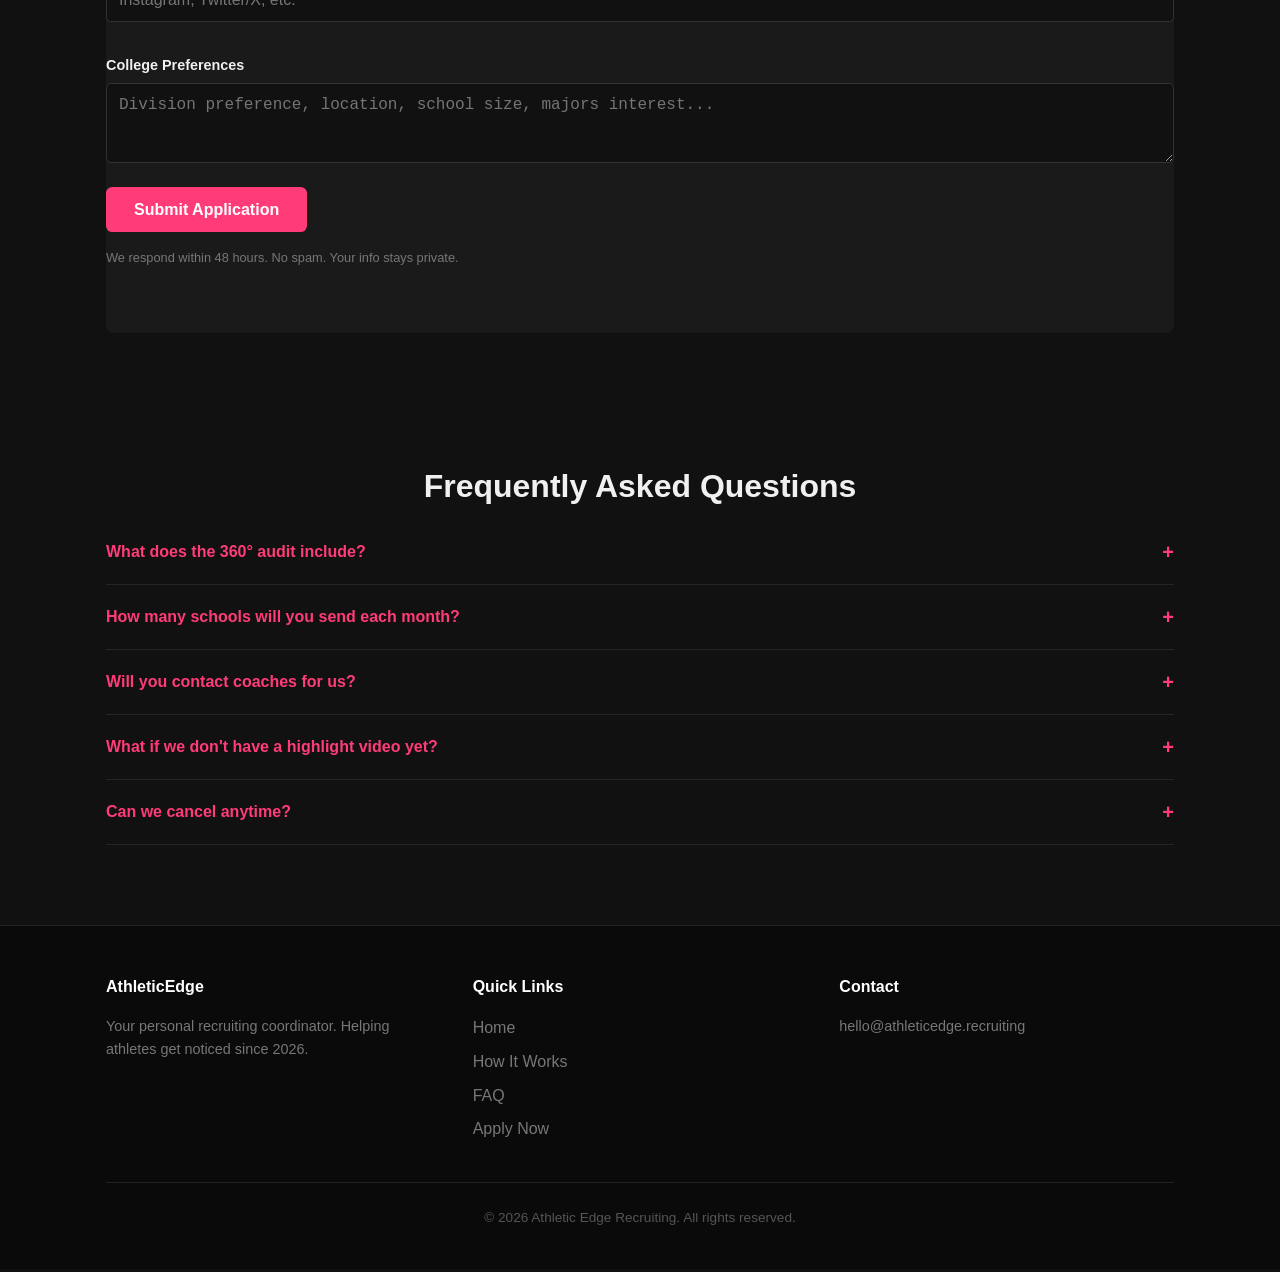
==== commit 1e9a4edf: "Simplify to single product 99/mo" ====
--- a/index.html
+++ b/index.html
@@ -4,7 +4,7 @@
   <meta charset="UTF-8" />
   <meta name="viewport" content="width=device-width, initial-scale=1.0" />
   <title>Get Noticed. Get Recruited. | Athletic Edge Recruiting</title>
-  <meta name="description" content="Your personal recruiting coordinator. We help high school athletes get noticed by college coaches and find the right fit." />
+  <meta name="description" content="Your personal recruiting coordinator. We do the research, outreach, and follow-up so your athlete can focus on playing." />
   <link rel="stylesheet" href="styles.css" />
 </head>
 <body>
@@ -14,9 +14,9 @@
       <nav>
         <ul>
           <li><a href="index.html">Home</a></li>
-          <li><a href="services.html">Services</a></li>
-          <li><a href="about.html">About</a></li>
-          <li><a href="#signup" class="nav-cta">Get Started</a></li>
+          <li><a href="#process">How It Works</a></li>
+          <li><a href="#faq">FAQ</a></li>
+          <li><a href="#apply" class="nav-cta">Apply Now</a></li>
         </ul>
       </nav>
     </div>
@@ -26,114 +26,77 @@
     <img class="hero-img" src="https://images.unsplash.com/photo-1566577739112-5180d4bf9390?w=1600&q=80" alt="Football stadium" />
     <div class="hero-content">
       <h1>Play. Get Noticed. Own Your Future.</h1>
-      <p>Your personal recruiting coordinator — doing the heavy lifting so you can focus on what matters: playing the game.</p>
-      <a href="#signup" class="btn">Start Your Free Review</a>
+      <p>Your personal recruiting coordinator — we handle the research, outreach, and follow-up. Your athlete focuses on playing.</p>
+      <a href="#apply" class="btn">Start Free Audit</a>
     </div>
   </section>
 
   <div class="container">
     <section class="section text-center">
-      <h2>What We Do</h2>
+      <h2>What You Get</h2>
       <div class="features">
         <div class="feature">
-          <h3>360° Recruiting Review</h3>
-          <p>We evaluate your academics, stats, highlight tape, and college preferences — then build your personalized roadmap.</p>
-        </div>
-        <div class="feature">
-          <h3>Monthly School Targets</h3>
-          <p>Get 5-10 hand-picked schools each month with coach contacts, recruiting timelines, and fit analysis.</p>
+          <h3>360° Recruiting Audit</h3>
+          <p>We evaluate academics, stats, highlight tape, social media presence, and college preferences — then build your personalized roadmap.</p>
+        </div>
+        <div class="feature">
+          <h3>5-10 Schools Monthly</h3>
+          <p>Get a curated list of schools each month with coach contacts, recruiting timelines, and why each fits your athlete.</p>
         </div>
         <div class="feature">
           <h3>Ready-to-Send Outreach</h3>
-          <p>Personalized email and DM templates tailored to each school — you send, we help you follow up.</p>
-        </div>
-        <div class="feature">
-          <h3>Bi-weekly Check-ins</h3>
-          <p>We track responses, review coach feedback, and adjust your strategy so you never miss an opportunity.</p>
-        </div>
-      </div>
-    </section>
-
-    <section class="section">
+          <p>Personalized email scripts for each coach — you send, we help you follow up until you get a response.</p>
+        </div>
+        <div class="feature">
+          <h3>Ongoing Support</h3>
+          <p>We're always available to answer questions, review offers, and help you find the right fit — not just any offer.</p>
+        </div>
+      </div>
+    </section>
+
+    <section class="section text-center" style="background: #1a1a1a; border-radius: 0.5rem; padding: 3rem; margin: 2rem 0;">
+      <h2>One Service. One Price.</h2>
+      <div class="price" style="font-size: 3.5rem; font-weight: 800; margin: 1rem 0;">$199<span>/month</span></div>
+      <p style="color: #aaa; max-width: 500px; margin: 0 auto;">Everything above — unlimited school research, outreach help, and ongoing support. Cancel anytime.</p>
+      <a href="#apply" class="btn" style="margin-top: 1.5rem;">Start Free Audit</a>
+    </section>
+
+    <section class="section" id="process">
       <h2 class="text-center">How It Works</h2>
       <div class="steps">
         <div class="step">
           <div class="step-number">1</div>
           <div class="step-content">
-            <strong>Free 360° Review</strong>
-            <p>Fill out our quick form with your academic info, stats, highlight video link, and dream schools. We'll analyze everything and send back a personalized recruiting roadmap within 24 hours.</p>
+            <strong>Free 360° Audit</strong>
+            <p>Fill out our form with academics, stats, highlight video, social handles, and college preferences. We'll analyze everything and send back a personalized recruiting roadmap within 48 hours.</p>
           </div>
         </div>
         <div class="step">
           <div class="step-number">2</div>
           <div class="step-content">
-            <strong>Monthly Target List</strong>
-            <p>Each month, receive a curated list of 5-10 schools that fit your profile. Includes coach names, emails, recruiting calendars, and a ready-to-send outreach draft for each one.</p>
+            <strong>Monthly School List</strong>
+            <p>Each month, receive 5-10 schools curated to your athlete. Includes coach names, emails, recruiting calendars, and exactly what to say in your outreach.</p>
           </div>
         </div>
         <div class="step">
           <div class="step-number">3</div>
           <div class="step-content">
-            <strong>Follow Up & Refine</strong>
-            <p>We check in every two weeks to review any responses, discuss next steps, and fine-tune your approach based on what's working.</p>
-          </div>
-        </div>
-      </div>
-    </section>
-
-    <section class="section text-center">
-      <h2>Choose Your Plan</h2>
-      <div class="pricing-grid">
-        <div class="pricing-card">
-          <h3>Foundation</h3>
-          <div class="price">$99<span>/month</span></div>
-          <ul>
-            <li>360° Recruiting Review</li>
-            <li>5 school targets/month</li>
-            <li>Email outreach templates</li>
-            <li>Bi-weekly check-ins</li>
-          </ul>
-          <a href="#signup" class="btn btn-outline">Get Started</a>
-        </div>
-        <div class="pricing-card featured">
-          <h3>Elite</h3>
-          <div class="price">$199<span>/month</span></div>
-          <ul>
-            <li>Everything in Foundation</li>
-            <li>10 school targets/month</li>
-            <li>Coach research & direct contacts</li>
-            <li>Weekly strategy calls</li>
-            <li>Highlight tape review</li>
-          </ul>
-          <a href="#signup" class="btn">Get Started</a>
-        </div>
-        <div class="pricing-card">
-          <h3>Signature</h3>
-          <div class="price">$299<span>/month</span></div>
-          <ul>
-            <li>Everything in Elite</li>
-            <li>Unlimited school targets</li>
-            <li>We handle coach outreach</li>
-            <li>Official visit guidance</li>
-            <li>Scholarship negotiation help</li>
-          </ul>
-          <a href="#signup" class="btn btn-outline">Get Started</a>
-        </div>
-      </div>
-    </section>
-
-    <section class="section" id="signup">
-      <h2 class="text-center">Let's Get Started</h2>
+            <strong>We Handle the Follow-up</strong>
+            <p>Track responses with us. Get help crafting follow-ups. We'll help you weigh offers and find the best fit — academically, athletically, and personally.</p>
+          </div>
+        </div>
+      </div>
+    </section>
+
+    <section class="section" id="apply">
+      <h2 class="text-center">Start Your Free Audit</h2>
+      <p class="text-center" style="color: #aaa; margin-bottom: 2rem;">Fill this out and we'll get back to you within 48 hours.</p>
+      
       <div class="form-section">
-        <div class="tabs">
-          <div class="tab active" data-target="athleteForm">Athlete</div>
-          <div class="tab" data-target="parentForm">Parent/Guardian</div>
-        </div>
-
-        <form class="form active" id="athleteForm">
+        <form id="applyForm">
           <div class="form-grid">
             <div class="form-group">
-              <label for="athName">Your Name</label>
+              <label for="athName">Athlete's Name</label>
               <input type="text" id="athName" name="name" required>
             </div>
             <div class="form-group">
@@ -155,82 +118,57 @@
               <input type="email" id="athEmail" name="email" required>
             </div>
             <div class="form-group">
-              <label for="athPosition">Position</label>
+              <label for="athPosition">Position(s)</label>
               <input type="text" id="athPosition" name="position" placeholder="e.g., Quarterback, Safety">
             </div>
             <div class="form-group">
-              <label for="athGPA">GPA (optional)</label>
+              <label for="athGPA">GPA</label>
               <input type="text" id="athGPA" name="gpa" placeholder="e.g., 3.5">
             </div>
-            <div class="form-group full">
+            <div class="form-group">
+              <label for="athStats">Key Stats</label>
+              <input type="text" id="athStats" name="stats" placeholder="e.g., 40 yd dash, 40 tackles, 1200 rushing yards">
+            </div>
+            <div class="form-group">
               <label for="athHighlights">Highlight Video URL</label>
               <input type="url" id="athHighlights" name="highlights" placeholder="YouTube, Hudl, or Vimeo link">
             </div>
+            <div class="form-group full">
+              <label for="athSocial">Social Media Handles (optional)</label>
+              <input type="text" id="athSocial" name="social" placeholder="Instagram, Twitter/X, etc.">
+            </div>
+            <div class="form-group full">
+              <label for="athPreferences">College Preferences</label>
+              <textarea id="athPreferences" name="preferences" rows="3" placeholder="Division preference, location, school size, majors interest..."></textarea>
+            </div>
           </div>
           <button type="submit" class="btn">Submit Application</button>
-          <p class="privacy">We respond within 24 hours. No spam. Your info stays private.</p>
+          <p class="privacy">We respond within 48 hours. No spam. Your info stays private.</p>
         </form>
-
-        <form class="form" id="parentForm">
-          <div class="form-grid">
-            <div class="form-group">
-              <label for="parName">Your Name</label>
-              <input type="text" id="parName" name="name" required>
-            </div>
-            <div class="form-group">
-              <label for="parEmail">Email</label>
-              <input type="email" id="parEmail" name="email" required>
-            </div>
-            <div class="form-group">
-              <label for="parLocation">City, State</label>
-              <input type="text" id="parLocation" name="location" required>
-            </div>
-            <div class="form-group">
-              <label for="parPhone">Phone</label>
-              <input type="tel" id="parPhone" name="phone">
-            </div>
-            <div class="form-group">
-              <label for="parChildName">Child's Name</label>
-              <input type="text" id="parChildName" name="child_name" required>
-            </div>
-            <div class="form-group">
-              <label for="parChildGradYear">Child's Grad Year</label>
-              <select id="parChildGradYear" name="child_grad_year">
-                <option value="2026">2026</option>
-                <option value="2027">2027</option>
-                <option value="2028">2028</option>
-                <option value="2029">2029</option>
-                <option value="2030">2030</option>
-              </select>
-            </div>
-            <div class="form-group full">
-              <label for="parNotes">Anything We Should Know?</label>
-              <textarea id="parNotes" name="notes" rows="3" placeholder="Positions, stats, highlight links, specific interests..."></textarea>
-            </div>
-          </div>
-          <button type="submit" class="btn">Submit Application</button>
-          <p class="privacy">We respond within 24 hours. No spam. Your info stays private.</p>
-        </form>
-      </div>
-    </section>
-
-    <section class="section">
+      </div>
+    </section>
+
+    <section class="section" id="faq">
       <h2 class="text-center">Frequently Asked Questions</h2>
       <div class="faq-item">
-        <div class="faq-question">How does the 360° Review work?</div>
-        <div class="faq-answer">You fill out our form with your academic info, stats, highlight video link, and college preferences. Within 24 hours, we'll send you a personalized recruiting roadmap tailored to your profile.</div>
+        <div class="faq-question">What does the 360° audit include?</div>
+        <div class="faq-answer">We review your academics, athletic stats, highlight tape, social media (from a college coach's perspective), and college preferences. You'll get a written roadmap with specific recommendations.</div>
+      </div>
+      <div class="faq-item">
+        <div class="faq-question">How many schools will you send each month?</div>
+        <div class="faq-answer">5-10 schools that fit your athlete's profile. Each month we refresh the list based on your feedback and any updates.</div>
       </div>
       <div class="faq-item">
         <div class="faq-question">Will you contact coaches for us?</div>
-        <div class="faq-answer">That depends on your plan. Foundation and Elite give you the tools to reach out yourself. Signature includes full coach outreach where we handle the communication for you.</div>
-      </div>
-      <div class="faq-item">
-        <div class="faq-question">What if I don't have a highlight video yet?</div>
-        <div class="faq-answer">No problem. We'll give you a simple guide on creating a 30-60 second highlight reel that coaches actually want to see. Plus, Elite and Signature plans include our team reviewing and improving your tape.</div>
-      </div>
-      <div class="faq-item">
-        <div class="faq-question">Can I cancel anytime?</div>
-        <div class="faq-answer">Absolutely. No long-term contracts. Cancel anytime with 7 days notice for the next billing cycle.</div>
+        <div class="faq-answer">We give you the outreach scripts — you send them. But we'll help you track responses, craft follow-ups, and guide you through the whole process.</div>
+      </div>
+      <div class="faq-item">
+        <div class="faq-question">What if we don't have a highlight video yet?</div>
+        <div class="faq-answer">We'll give you a simple guide on creating a 30-60 second highlight reel that coaches actually want to see.</div>
+      </div>
+      <div class="faq-item">
+        <div class="faq-question">Can we cancel anytime?</div>
+        <div class="faq-answer">Yes. No long-term contracts. Cancel anytime with 7 days notice.</div>
       </div>
     </section>
   </div>
@@ -245,9 +183,9 @@
         <div class="footer-col">
           <h4>Quick Links</h4>
           <a href="index.html">Home</a>
-          <a href="services.html">Services</a>
-          <a href="about.html">About</a>
-          <a href="#signup">Get Started</a>
+          <a href="#process">How It Works</a>
+          <a href="#faq">FAQ</a>
+          <a href="#apply">Apply Now</a>
         </div>
         <div class="footer-col">
           <h4>Contact</h4>
@@ -261,20 +199,6 @@
   </footer>
 
   <script>
-    // Tab switching
-    const tabs = document.querySelectorAll('.tab');
-    const forms = document.querySelectorAll('.form');
-    tabs.forEach(tab => {
-      tab.addEventListener('click', () => {
-        tabs.forEach(t => t.classList.remove('active'));
-        tab.classList.add('active');
-        const target = tab.dataset.target;
-        forms.forEach(f => {
-          f.classList.toggle('active', f.id === target);
-        });
-      });
-    });
-
     // FAQ toggles
     document.querySelectorAll('.faq-question').forEach(q => {
       q.addEventListener('click', () => {
@@ -284,12 +208,10 @@
     });
 
     // Form handling (demo - replace with your endpoint)
-    document.querySelectorAll('form').forEach(form => {
-      form.addEventListener('submit', (e) => {
-        e.preventDefault();
-        alert('Thanks! We\'ll be in touch within 24 hours.');
-        form.reset();
-      });
+    document.getElementById('applyForm').addEventListener('submit', (e) => {
+      e.preventDefault();
+      alert('Thanks! We\'ll be in touch within 48 hours.');
+      e.target.reset();
     });
   </script>
 </body>
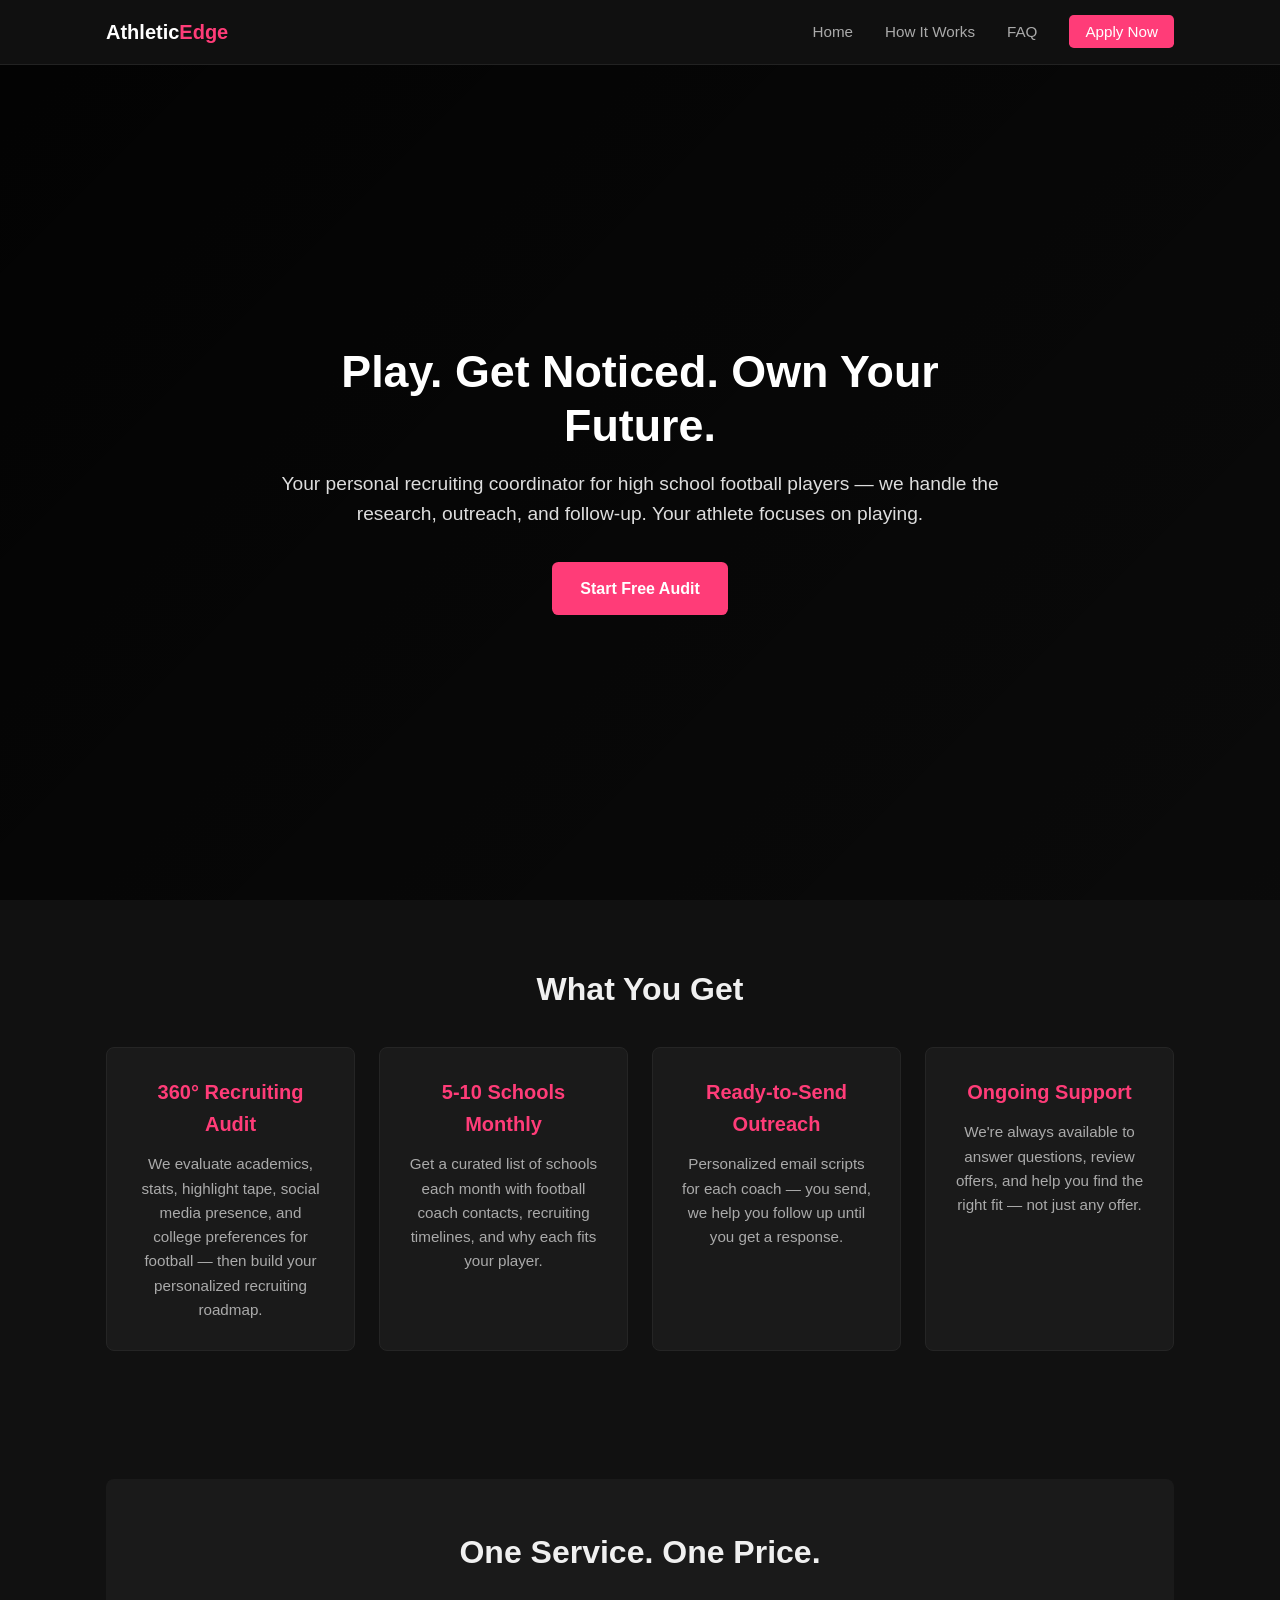
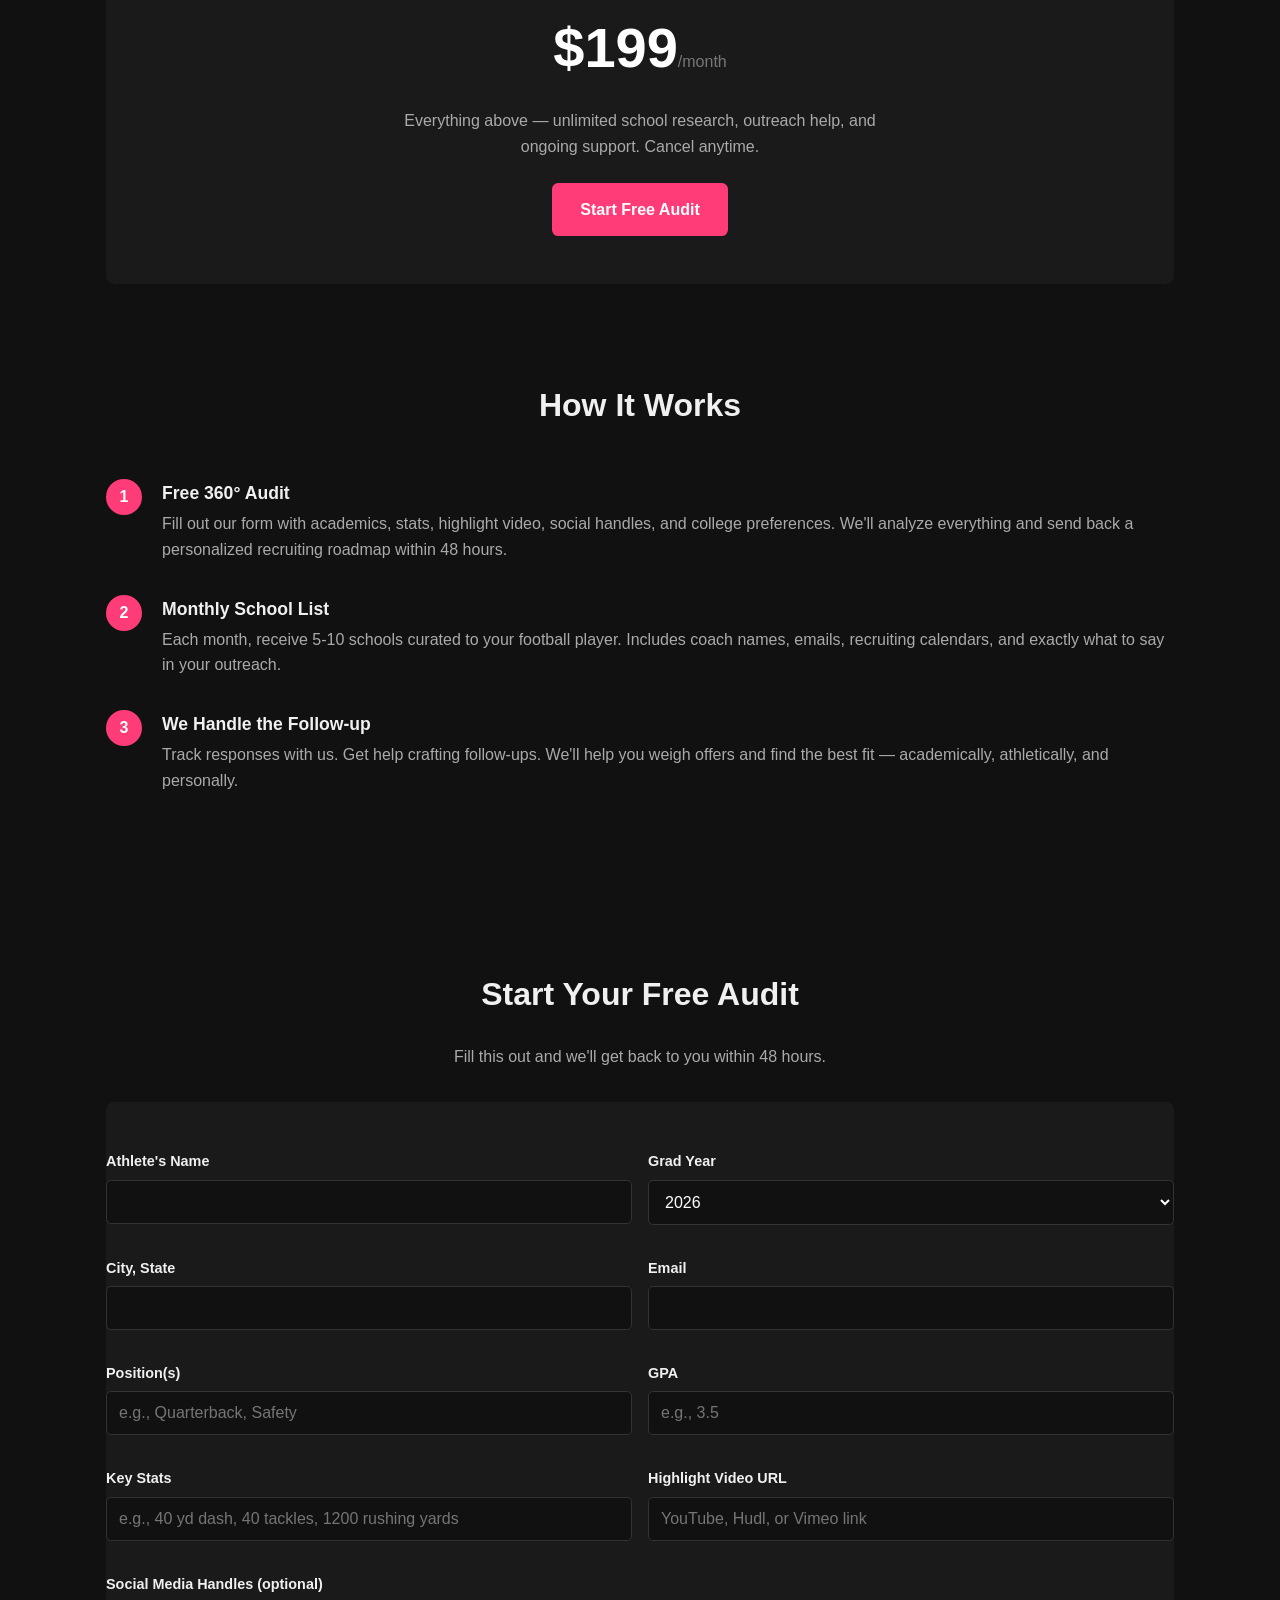
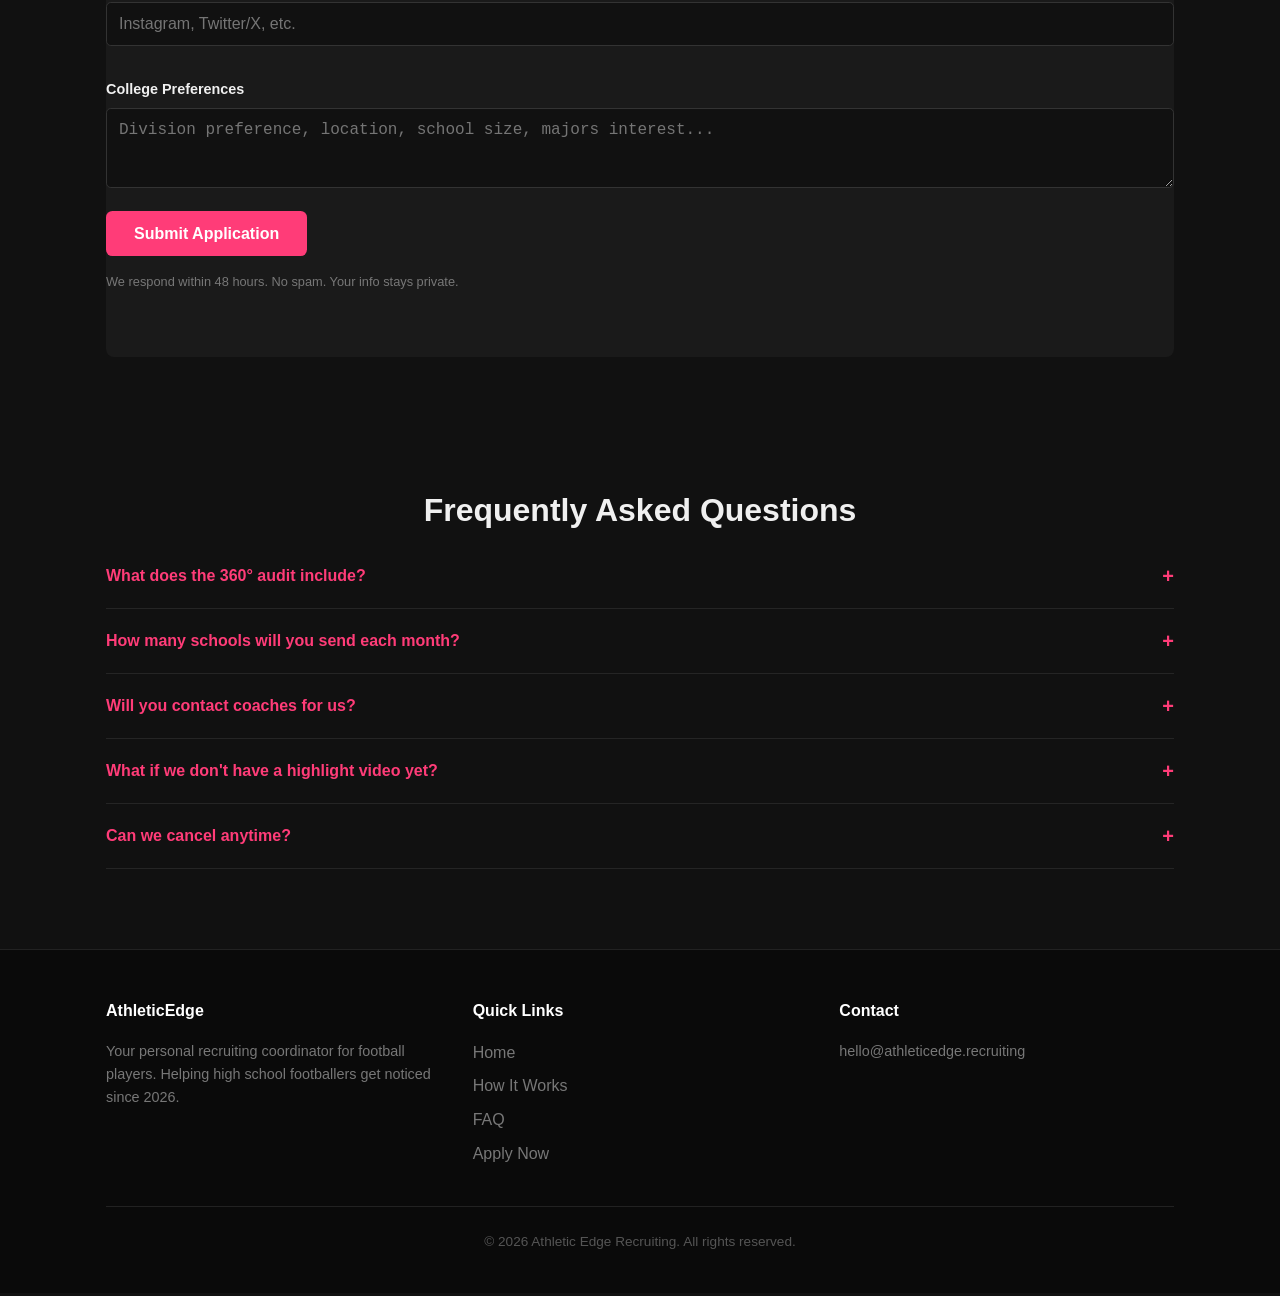
==== commit a31b5b35: "Focus on football only" ====
--- a/index.html
+++ b/index.html
@@ -3,7 +3,7 @@
 <head>
   <meta charset="UTF-8" />
   <meta name="viewport" content="width=device-width, initial-scale=1.0" />
-  <title>Get Noticed. Get Recruited. | Athletic Edge Recruiting</title>
+  <title>Get Noticed. Get Recruited. | Football Recruiting</title>
   <meta name="description" content="Your personal recruiting coordinator. We do the research, outreach, and follow-up so your athlete can focus on playing." />
   <link rel="stylesheet" href="styles.css" />
 </head>
@@ -26,7 +26,7 @@
     <img class="hero-img" src="https://images.unsplash.com/photo-1566577739112-5180d4bf9390?w=1600&q=80" alt="Football stadium" />
     <div class="hero-content">
       <h1>Play. Get Noticed. Own Your Future.</h1>
-      <p>Your personal recruiting coordinator — we handle the research, outreach, and follow-up. Your athlete focuses on playing.</p>
+      <p>Your personal recruiting coordinator for high school football players — we handle the research, outreach, and follow-up. Your athlete focuses on playing.</p>
       <a href="#apply" class="btn">Start Free Audit</a>
     </div>
   </section>
@@ -37,11 +37,11 @@
       <div class="features">
         <div class="feature">
           <h3>360° Recruiting Audit</h3>
-          <p>We evaluate academics, stats, highlight tape, social media presence, and college preferences — then build your personalized roadmap.</p>
+          <p>We evaluate academics, stats, highlight tape, social media presence, and college preferences for football — then build your personalized recruiting roadmap.</p>
         </div>
         <div class="feature">
           <h3>5-10 Schools Monthly</h3>
-          <p>Get a curated list of schools each month with coach contacts, recruiting timelines, and why each fits your athlete.</p>
+          <p>Get a curated list of schools each month with football coach contacts, recruiting timelines, and why each fits your player.</p>
         </div>
         <div class="feature">
           <h3>Ready-to-Send Outreach</h3>
@@ -75,7 +75,7 @@
           <div class="step-number">2</div>
           <div class="step-content">
             <strong>Monthly School List</strong>
-            <p>Each month, receive 5-10 schools curated to your athlete. Includes coach names, emails, recruiting calendars, and exactly what to say in your outreach.</p>
+            <p>Each month, receive 5-10 schools curated to your football player. Includes coach names, emails, recruiting calendars, and exactly what to say in your outreach.</p>
           </div>
         </div>
         <div class="step">
@@ -156,7 +156,7 @@
       </div>
       <div class="faq-item">
         <div class="faq-question">How many schools will you send each month?</div>
-        <div class="faq-answer">5-10 schools that fit your athlete's profile. Each month we refresh the list based on your feedback and any updates.</div>
+        <div class="faq-answer">5-10 schools that fit your football player's profile. Each month we refresh the list based on your feedback and any updates.</div>
       </div>
       <div class="faq-item">
         <div class="faq-question">Will you contact coaches for us?</div>
@@ -178,7 +178,7 @@
       <div class="footer-grid">
         <div class="footer-col">
           <h4>AthleticEdge</h4>
-          <p style="color: #777; font-size: 0.9rem;">Your personal recruiting coordinator. Helping athletes get noticed since 2026.</p>
+          <p style="color: #777; font-size: 0.9rem;">Your personal recruiting coordinator for football players. Helping high school footballers get noticed since 2026.</p>
         </div>
         <div class="footer-col">
           <h4>Quick Links</h4>
